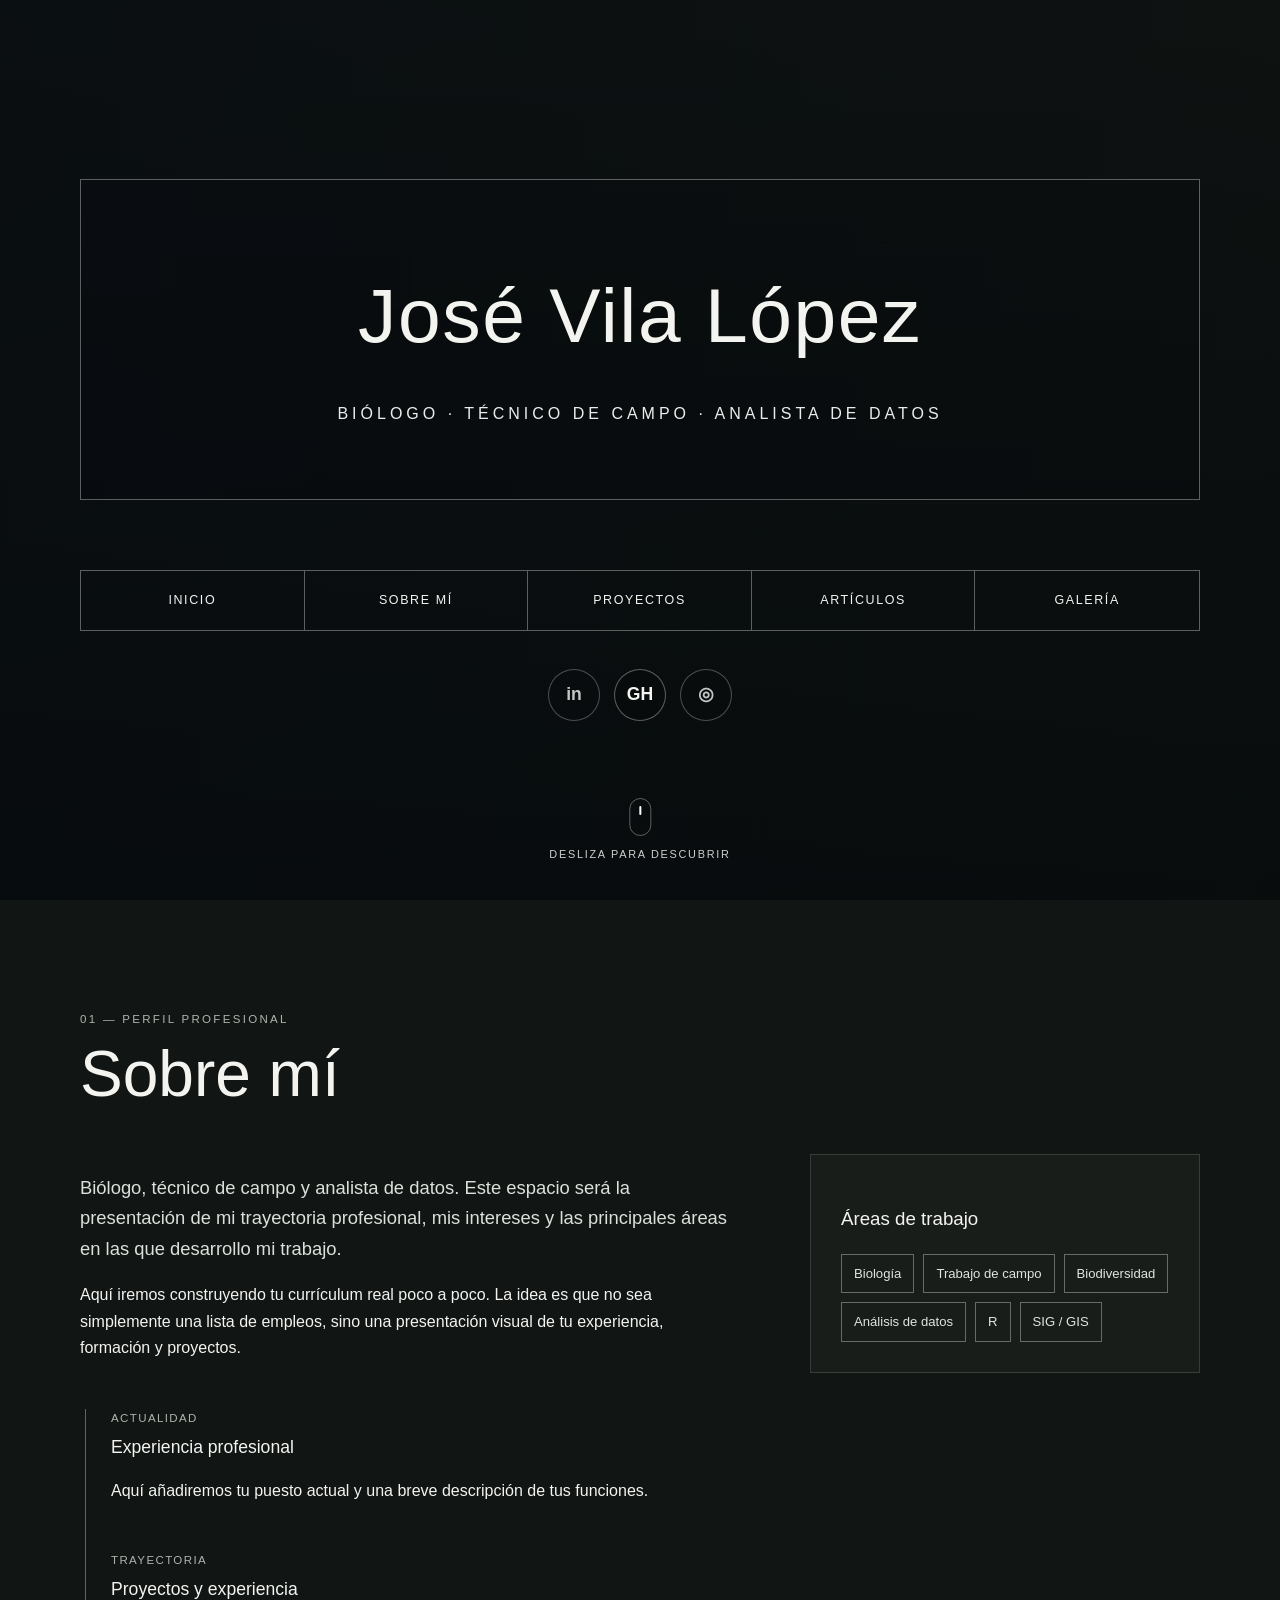
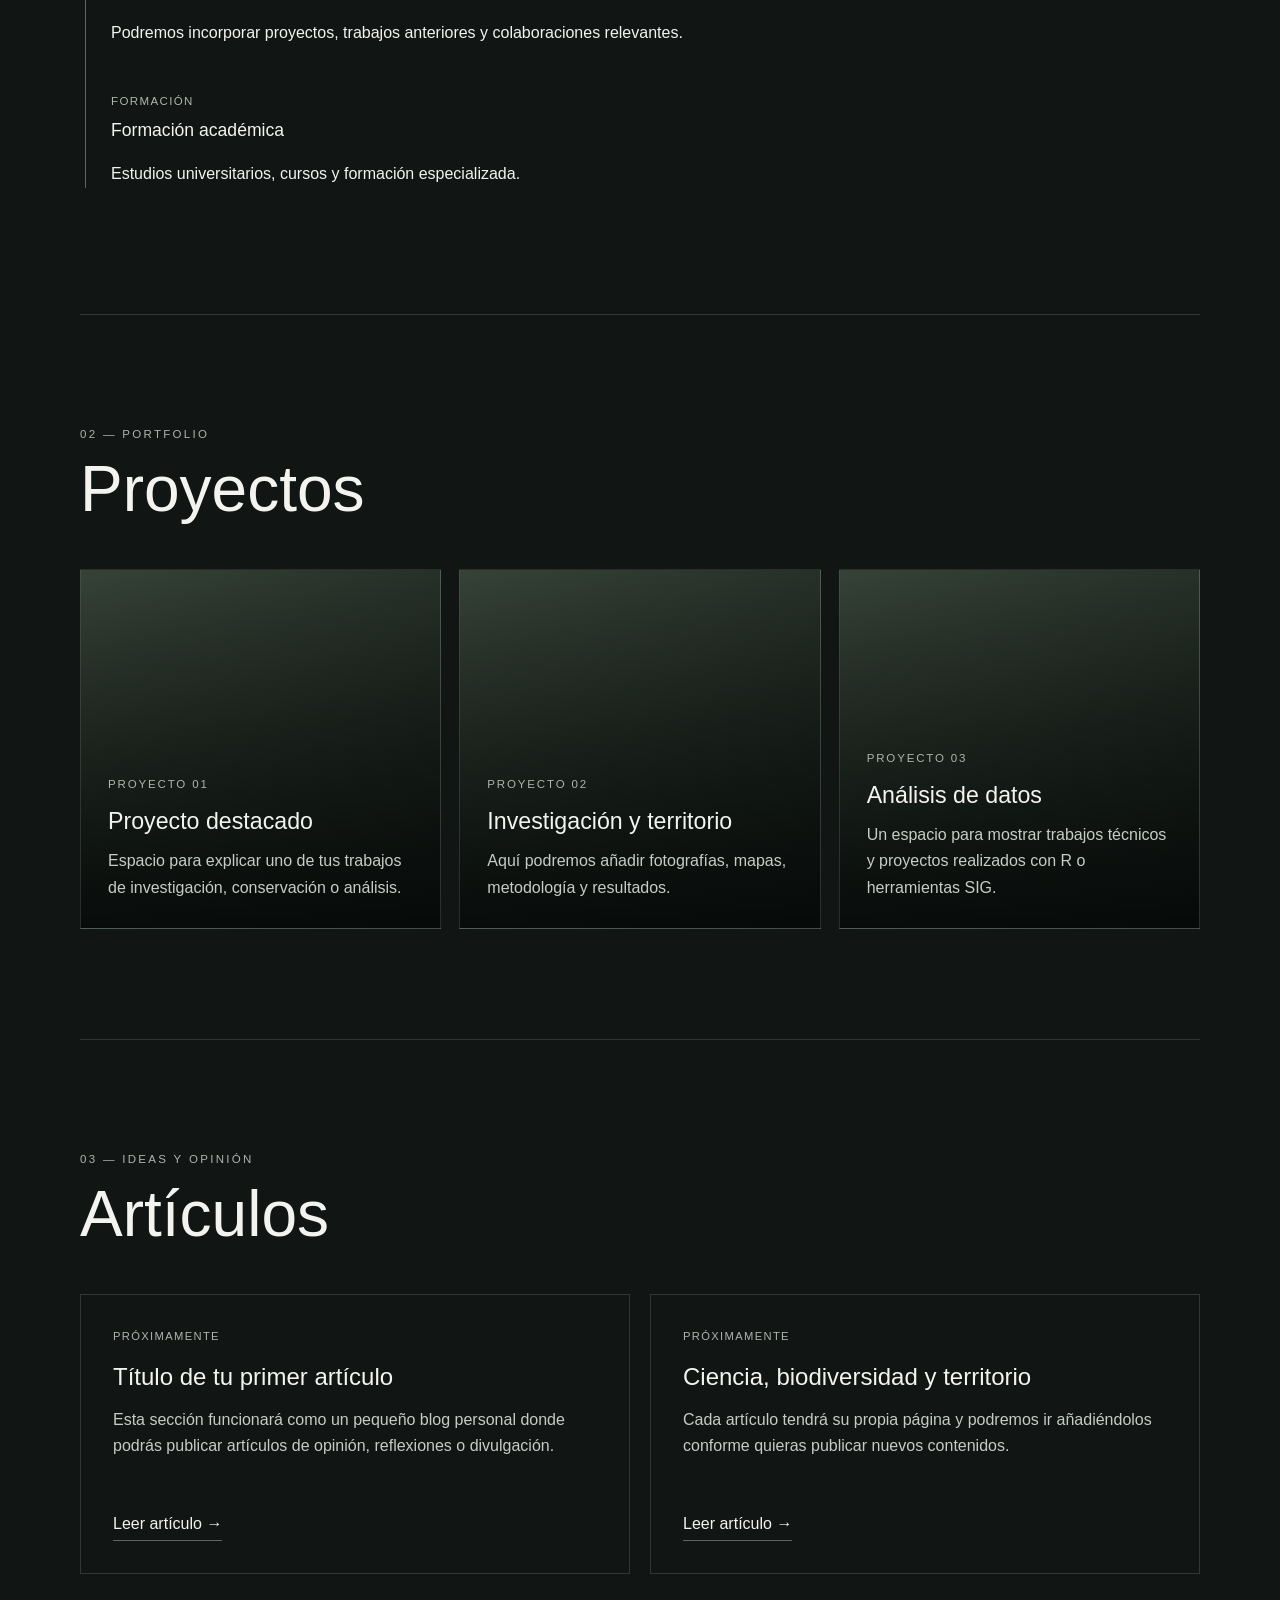
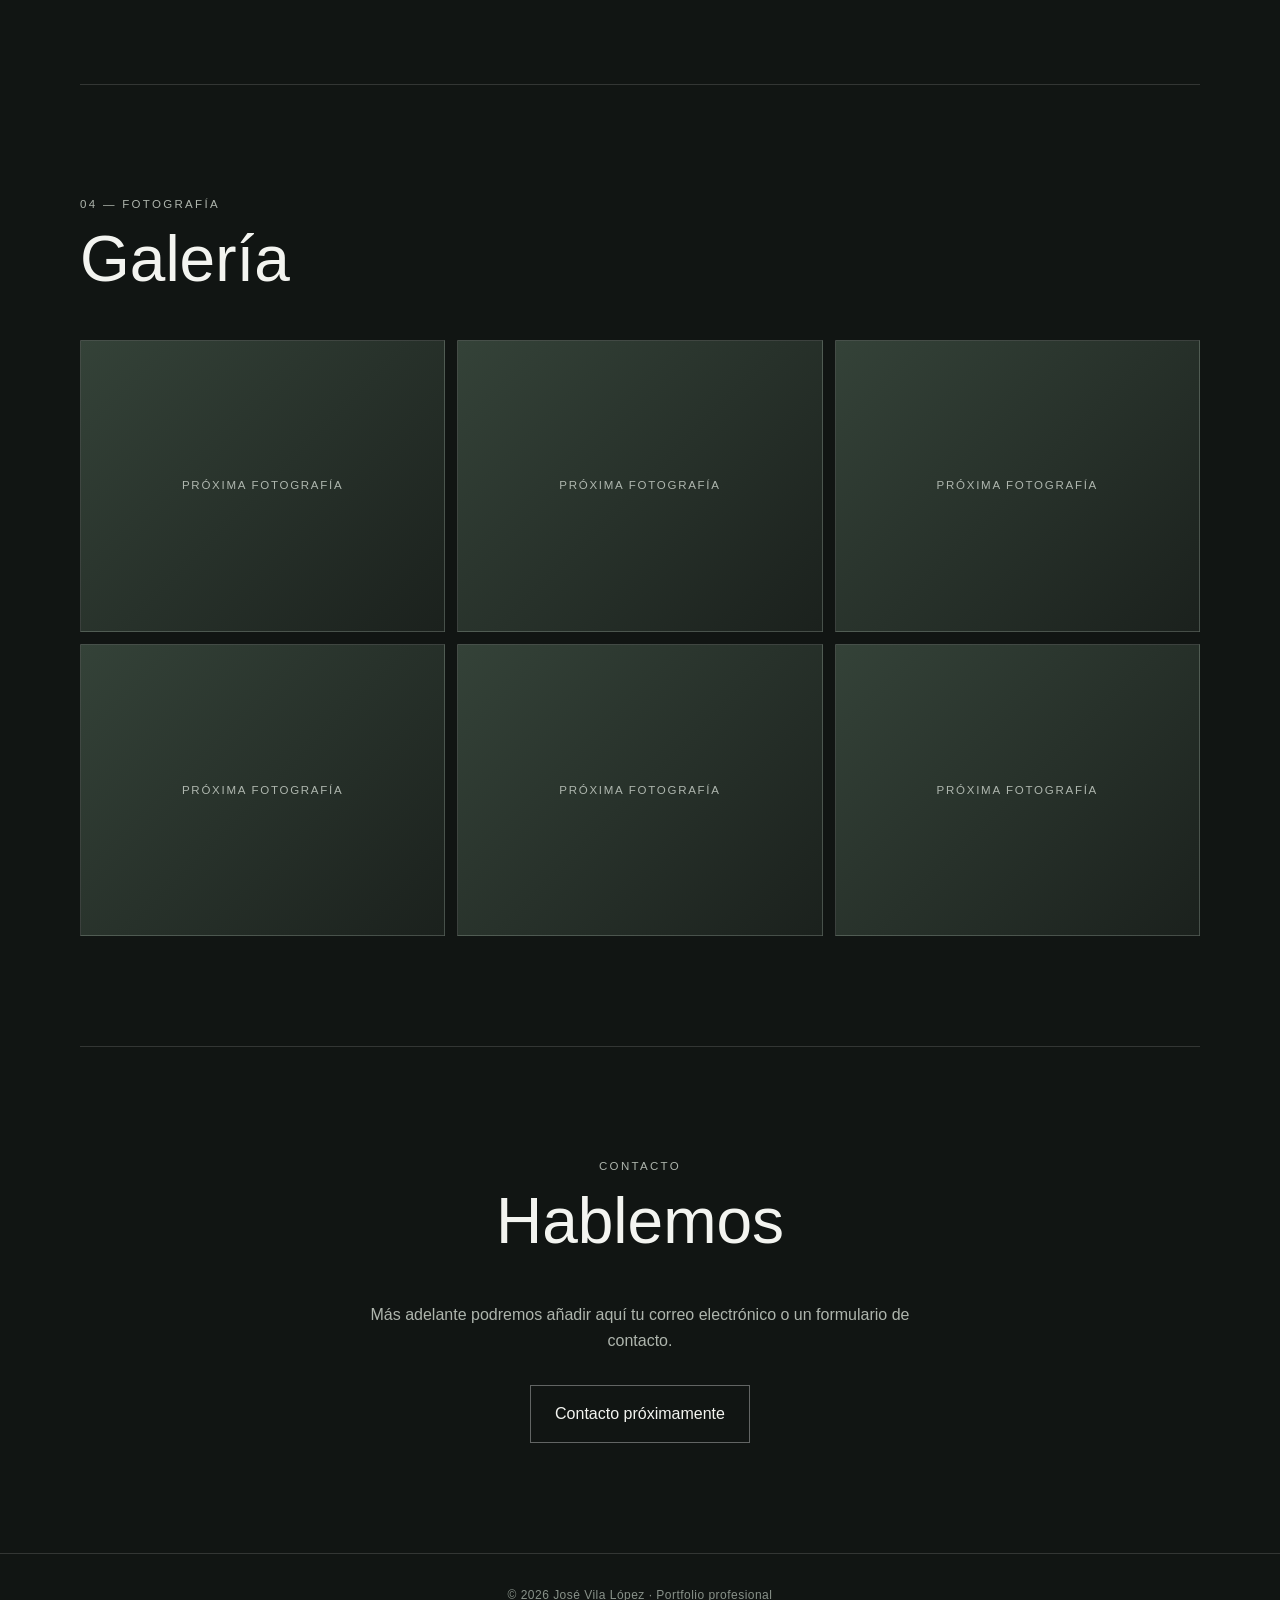
==== index.html @ d6d6dd0a "Update index.html" ====
<!DOCTYPE html>
<html lang="es">
<head>
  <meta charset="UTF-8">
  <meta name="viewport" content="width=device-width, initial-scale=1.0">
  <meta name="description" content="Portfolio profesional de José Vila López, biólogo, técnico de campo y analista de datos.">
  <title>José Vila López | Portfolio</title>

  <style>
    :root {
      --bg: #111513;
      --bg-2: #181d1a;
      --text: #f3f4f0;
      --muted: #aeb5ad;
      --line: rgba(255,255,255,.34);
      --soft-line: rgba(255,255,255,.14);
      --accent: #d7ddd4;
    }

    * { box-sizing: border-box; }

    html { scroll-behavior: smooth; }

    body {
      margin: 0;
      font-family: Arial, Helvetica, sans-serif;
      background: var(--bg);
      color: var(--text);
      line-height: 1.65;
    }

    .hero {
      min-height: 100vh;
      min-height: 100svh;
      position: relative;
      display: flex;
      align-items: center;
      justify-content: center;
      overflow: hidden;
      padding: 32px;
      background-image:
        linear-gradient(90deg, rgba(5,10,18,.45), rgba(5,10,15,.15)),
        linear-gradient(0deg, rgba(4,8,8,.65), rgba(4,8,8,.12)),
        url("images/portada.png");
      background-size: cover;
      background-position: center;
    }

    .hero-content {
      width: min(1120px, 100%);
      text-align: center;
      position: relative;
      z-index: 1;
    }

    .name-box {
      border: 1px solid var(--line);
      padding: clamp(38px, 6vw, 72px) 25px;
      margin-bottom: 70px;
      background: rgba(8,12,13,.08);
      backdrop-filter: blur(1px);
    }

    h1 {
      margin: 0;
      font-size: clamp(2.6rem, 6vw, 5.5rem);
      font-weight: 500;
      letter-spacing: .02em;
      text-shadow: 0 2px 20px rgba(0,0,0,.25);
    }

    .subtitle {
      margin: 22px 0 0;
      text-transform: uppercase;
      letter-spacing: .25em;
      font-size: clamp(.68rem, 1.5vw, 1rem);
      color: rgba(255,255,255,.92);
    }

    .menu {
      display: grid;
      grid-template-columns: repeat(5, 1fr);
      border: 1px solid var(--line);
    }

    .menu a {
      color: var(--text);
      text-decoration: none;
      padding: 19px 10px;
      text-transform: uppercase;
      letter-spacing: .13em;
      font-size: .78rem;
      border-right: 1px solid var(--line);
      transition: background .25s ease;
    }

    .menu a:last-child { border-right: 0; }
    .menu a:hover { background: rgba(255,255,255,.13); }

    .socials {
      display: flex;
      justify-content: center;
      gap: 14px;
      margin-top: 38px;
    }

    .social {
      width: 52px;
      height: 52px;
      border-radius: 50%;
      border: 1px solid var(--line);
      color: var(--text);
      background: rgba(0,0,0,.08);
      display: flex;
      align-items: center;
      justify-content: center;
      text-decoration: none;
      font-weight: bold;
      font-size: 1.1rem;
      transition: transform .2s ease, background .2s ease;
    }

    .social:hover {
      transform: translateY(-3px);
      background: rgba(255,255,255,.14);
    }

    .social.disabled {
      opacity: .8;
      cursor: default;
    }

    .scroll-hint {
      position: absolute;
      bottom: 36px;
      left: 50%;
      transform: translateX(-50%);
      text-align: center;
      color: rgba(255,255,255,.8);
      text-decoration: none;
      font-size: .68rem;
      letter-spacing: .16em;
      text-transform: uppercase;
    }

    .mouse {
      width: 22px;
      height: 38px;
      border: 1px solid var(--line);
      border-radius: 14px;
      margin: 0 auto 10px;
      position: relative;
    }

    .mouse::after {
      content: "";
      position: absolute;
      width: 2px;
      height: 9px;
      background: white;
      left: 50%;
      top: 7px;
      transform: translateX(-50%);
      border-radius: 2px;
      animation: scroll 1.8s infinite;
    }

    @keyframes scroll {
      0%, 100% { opacity: .2; transform: translate(-50%, 0); }
      50% { opacity: 1; transform: translate(-50%, 8px); }
    }

    main { background: var(--bg); }

    section {
      width: min(1120px, calc(100% - 42px));
      margin: auto;
      padding: 110px 0;
      border-bottom: 1px solid var(--soft-line);
    }

    .eyebrow {
      text-transform: uppercase;
      letter-spacing: .2em;
      font-size: .72rem;
      color: var(--muted);
      margin-bottom: 10px;
    }

    h2 {
      font-size: clamp(2.2rem, 5vw, 4rem);
      font-weight: 400;
      margin: 0 0 45px;
      line-height: 1.1;
    }

    h3 { font-weight: 500; }

    .about {
      display: grid;
      grid-template-columns: 1.25fr .75fr;
      gap: 80px;
    }

    .lead {
      font-size: 1.15rem;
      color: #dce0da;
      max-width: 700px;
    }

    .timeline { margin-top: 48px; }

    .timeline-item {
      border-left: 1px solid var(--line);
      padding: 0 0 30px 25px;
      margin-left: 5px;
    }

    .timeline-item:last-child { padding-bottom: 0; }

    .timeline-date {
      color: var(--muted);
      text-transform: uppercase;
      letter-spacing: .12em;
      font-size: .72rem;
    }

    .timeline-item h3 {
      margin: 5px 0 7px;
      font-size: 1.1rem;
    }

    .skills-box {
      border: 1px solid var(--soft-line);
      padding: 30px;
      background: var(--bg-2);
      align-self: start;
    }

    .skills {
      display: flex;
      flex-wrap: wrap;
      gap: 9px;
    }

    .skill {
      border: 1px solid var(--line);
      padding: 8px 12px;
      font-size: .82rem;
      color: #e0e4de;
    }

    .projects {
      display: grid;
      grid-template-columns: repeat(3, 1fr);
      gap: 18px;
    }

    .project {
      min-height: 360px;
      border: 1px solid var(--soft-line);
      padding: 27px;
      display: flex;
      flex-direction: column;
      justify-content: flex-end;
      background:
        linear-gradient(to top, rgba(5,8,7,.92), rgba(5,8,7,.06)),
        linear-gradient(135deg, #39463a, #18201b);
      transition: transform .25s ease, border-color .25s ease;
    }

    .project:hover {
      transform: translateY(-6px);
      border-color: var(--line);
    }

    .project-number {
      color: var(--muted);
      font-size: .72rem;
      letter-spacing: .16em;
      text-transform: uppercase;
    }

    .project h3 {
      font-size: 1.45rem;
      margin: 8px 0;
    }

    .project p { margin: 0; color: #c7cdc6; }

    .articles {
      display: grid;
      grid-template-columns: repeat(2, 1fr);
      gap: 20px;
    }

    .article {
      border: 1px solid var(--soft-line);
      padding: 32px;
      min-height: 280px;
      display: flex;
      flex-direction: column;
      align-items: flex-start;
    }

    .article-date {
      color: var(--muted);
      text-transform: uppercase;
      letter-spacing: .12em;
      font-size: .7rem;
    }

    .article h3 {
      font-size: 1.5rem;
      line-height: 1.3;
      margin: 15px 0;
    }

    .article p { color: #c6ccc5; margin-top: 0; }

    .read-more {
      margin-top: auto;
      color: var(--text);
      text-decoration: none;
      border-bottom: 1px solid var(--line);
      padding-bottom: 3px;
    }

    .gallery {
      display: grid;
      grid-template-columns: repeat(3, 1fr);
      gap: 12px;
    }

    .gallery-item {
      aspect-ratio: 1 / .8;
      border: 1px solid var(--soft-line);
      display: flex;
      align-items: center;
      justify-content: center;
      color: #aeb6ae;
      text-transform: uppercase;
      letter-spacing: .15em;
      font-size: .72rem;
      background: linear-gradient(135deg, #344238, #1b211d);
    }

    .contact {
      text-align: center;
      border-bottom: 0;
    }

    .contact p {
      max-width: 600px;
      margin: 0 auto 30px;
      color: var(--muted);
    }

    .contact-button {
      display: inline-block;
      color: var(--text);
      text-decoration: none;
      border: 1px solid var(--line);
      padding: 15px 24px;
      transition: background .2s ease;
    }

    .contact-button:hover { background: rgba(255,255,255,.08); }

    footer {
      border-top: 1px solid var(--soft-line);
      padding: 32px 20px;
      text-align: center;
      color: #89928a;
      font-size: .75rem;
      letter-spacing: .04em;
    }

    @media (max-width: 800px) {
      .hero { padding: 18px; }
      .name-box { margin-bottom: 35px; }
      .menu { grid-template-columns: 1fr; }
      .menu a { border-right: 0; border-bottom: 1px solid var(--line); }
      .menu a:last-child { border-bottom: 0; }
      .about, .projects, .articles, .gallery { grid-template-columns: 1fr; }
      .about { gap: 40px; }
      section { padding: 75px 0; }
      .scroll-hint { display: none; }
    }
  </style>
</head>


  
<body>

  <header class="hero" id="inicio">
    <div class="hero-content">

      <div class="name-box">
        <h1>José Vila López</h1>
        <p class="subtitle">Biólogo · Técnico de campo · Analista de datos</p>
      </div>

      <nav class="menu" aria-label="Navegación principal">
        <a href="#inicio">Inicio</a>
        <a href="#sobre-mi">Sobre mí</a>
        <a href="#proyectos">Proyectos</a>
        <a href="#articulos">Artículos</a>
        <a href="#galeria">Galería</a>
      </nav>

      <div class="socials">
        <a class="social disabled" href="#" title="LinkedIn próximamente" aria-label="LinkedIn">in</a>
        <a class="social" href="https://github.com/josevilalopez" target="_blank" rel="noopener noreferrer" aria-label="GitHub">GH</a>
        <a class="social disabled" href="#" title="Instagram próximamente" aria-label="Instagram">◎</a>
      </div>

    </div>

    <a class="scroll-hint" href="#sobre-mi">
      <div class="mouse"></div>
      Desliza para descubrir
    </a>
  </header>

  <main>

    <section id="sobre-mi">
      <div class="eyebrow">01 — Perfil profesional</div>
      <h2>Sobre mí</h2>

      <div class="about">
        <div>
          <p class="lead">
            Biólogo, técnico de campo y analista de datos. Este espacio será la
            presentación de mi trayectoria profesional, mis intereses y las principales
            áreas en las que desarrollo mi trabajo.
          </p>

          <p>
            Aquí iremos construyendo tu currículum real poco a poco. La idea es que
            no sea simplemente una lista de empleos, sino una presentación visual de
            tu experiencia, formación y proyectos.
          </p>

          <div class="timeline">
            <div class="timeline-item">
              <div class="timeline-date">Actualidad</div>
              <h3>Experiencia profesional</h3>
              <p>Aquí añadiremos tu puesto actual y una breve descripción de tus funciones.</p>
            </div>

            <div class="timeline-item">
              <div class="timeline-date">Trayectoria</div>
              <h3>Proyectos y experiencia</h3>
              <p>Podremos incorporar proyectos, trabajos anteriores y colaboraciones relevantes.</p>
            </div>

            <div class="timeline-item">
              <div class="timeline-date">Formación</div>
              <h3>Formación académica</h3>
              <p>Estudios universitarios, cursos y formación especializada.</p>
            </div>
          </div>
        </div>

        <aside class="skills-box">
          <h3>Áreas de trabajo</h3>
          <div class="skills">
            <span class="skill">Biología</span>
            <span class="skill">Trabajo de campo</span>
            <span class="skill">Biodiversidad</span>
            <span class="skill">Análisis de datos</span>
            <span class="skill">R</span>
            <span class="skill">SIG / GIS</span>

          </div>
        </aside>
      </div>
    </section>

    <section id="proyectos">
      <div class="eyebrow">02 — Portfolio</div>
      <h2>Proyectos</h2>

      <div class="projects">
        <article class="project">
          <div class="project-number">Proyecto 01</div>
          <h3>Proyecto destacado</h3>
          <p>Espacio para explicar uno de tus trabajos de investigación, conservación o análisis.</p>
        </article>

        <article class="project">
          <div class="project-number">Proyecto 02</div>
          <h3>Investigación y territorio</h3>
          <p>Aquí podremos añadir fotografías, mapas, metodología y resultados.</p>
        </article>

        <article class="project">
          <div class="project-number">Proyecto 03</div>
          <h3>Análisis de datos</h3>
          <p>Un espacio para mostrar trabajos técnicos y proyectos realizados con R o herramientas SIG.</p>
        </article>
      </div>
    </section>

    <section id="articulos">
      <div class="eyebrow">03 — Ideas y opinión</div>
      <h2>Artículos</h2>

      <div class="articles">
        <article class="article">
          <div class="article-date">Próximamente</div>
          <h3>Título de tu primer artículo</h3>
          <p>
            Esta sección funcionará como un pequeño blog personal donde podrás
            publicar artículos de opinión, reflexiones o divulgación.
          </p>
          <a class="read-more" href="#">Leer artículo →</a>
        </article>

        <article class="article">
          <div class="article-date">Próximamente</div>
          <h3>Ciencia, biodiversidad y territorio</h3>
          <p>
            Cada artículo tendrá su propia página y podremos ir añadiéndolos
            conforme quieras publicar nuevos contenidos.
          </p>
          <a class="read-more" href="#">Leer artículo →</a>
        </article>
      </div>
    </section>

    <section id="galeria">
      <div class="eyebrow">04 — Fotografía</div>
      <h2>Galería</h2>

      <div class="gallery">
        <div class="gallery-item">Próxima fotografía</div>
        <div class="gallery-item">Próxima fotografía</div>
        <div class="gallery-item">Próxima fotografía</div>
        <div class="gallery-item">Próxima fotografía</div>
        <div class="gallery-item">Próxima fotografía</div>
        <div class="gallery-item">Próxima fotografía</div>
      </div>
    </section>

    <section class="contact">
      <div class="eyebrow">Contacto</div>
      <h2>Hablemos</h2>
      <p>
        Más adelante podremos añadir aquí tu correo electrónico o un formulario de contacto.
      </p>
      <a class="contact-button" href="#">Contacto próximamente</a>
    </section>

  </main>

  <footer>
    © 2026 José Vila López · Portfolio profesional
  </footer>

</body>
</html>
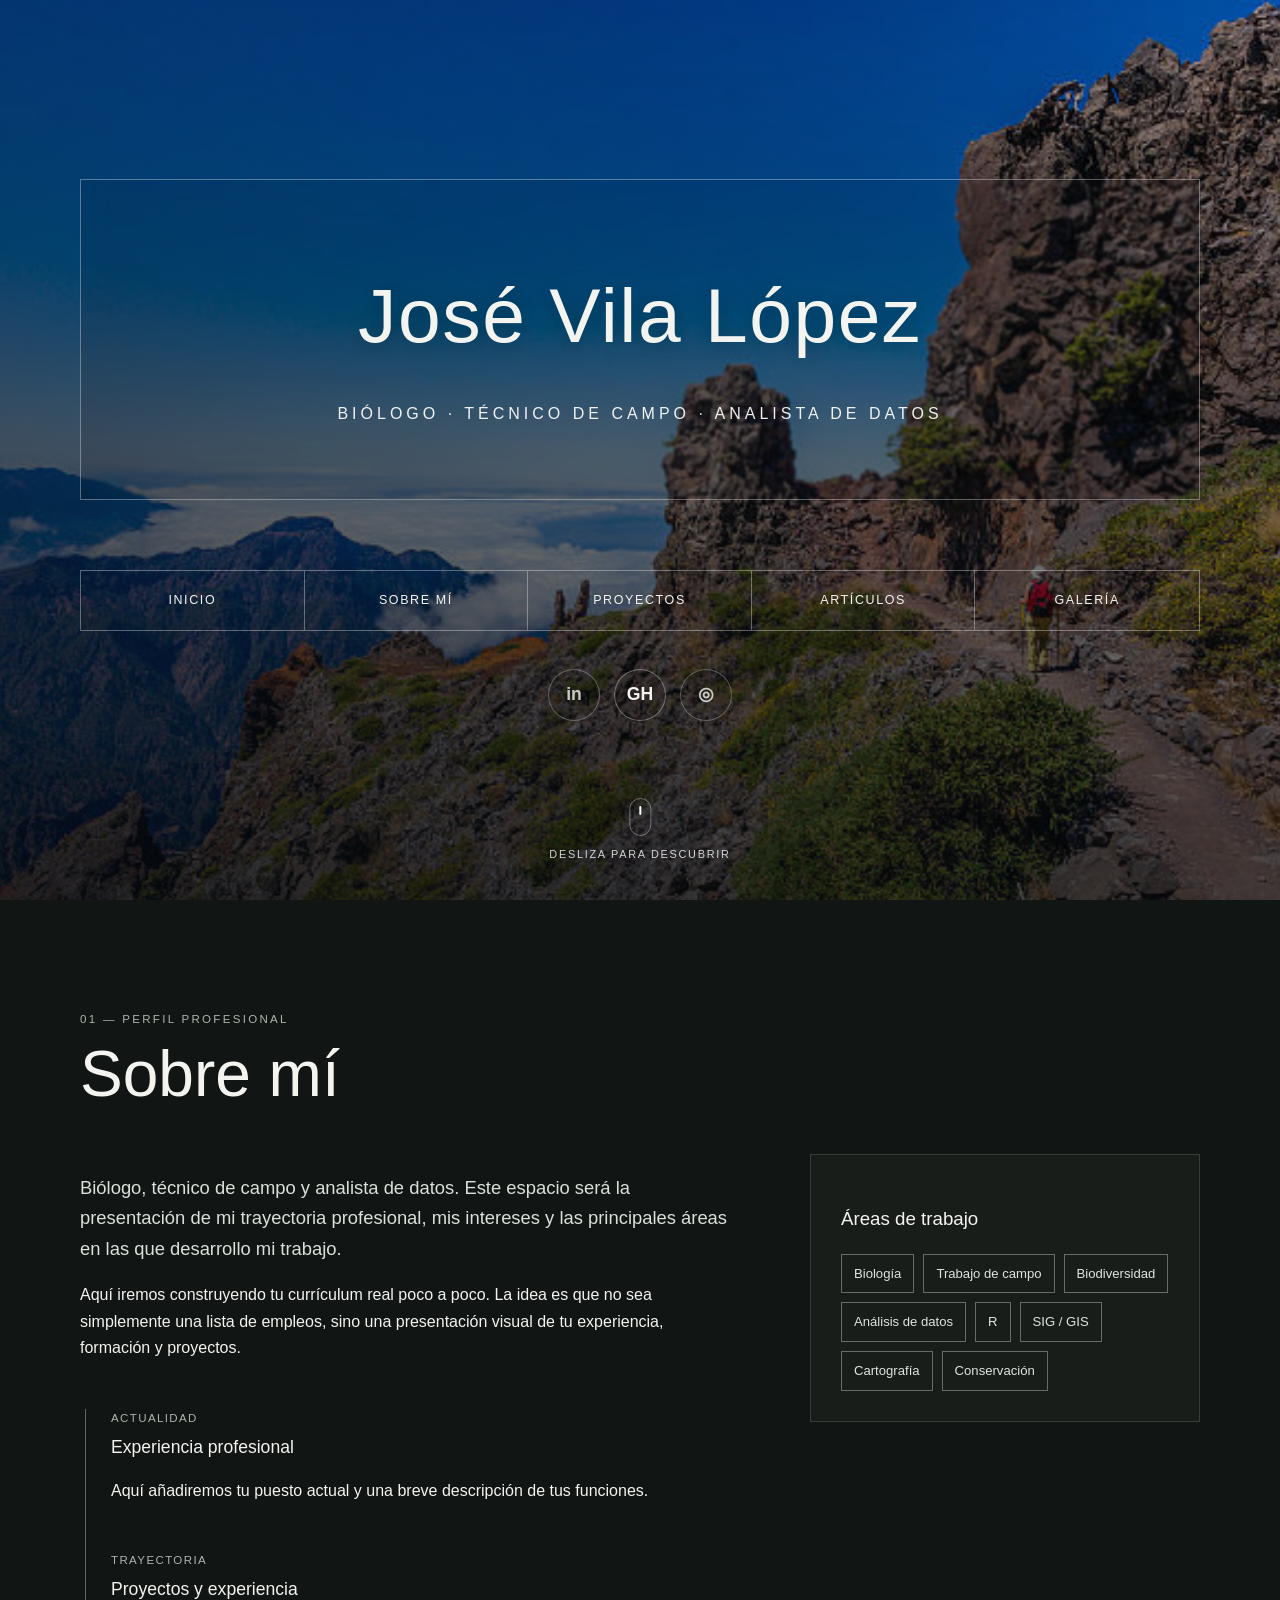
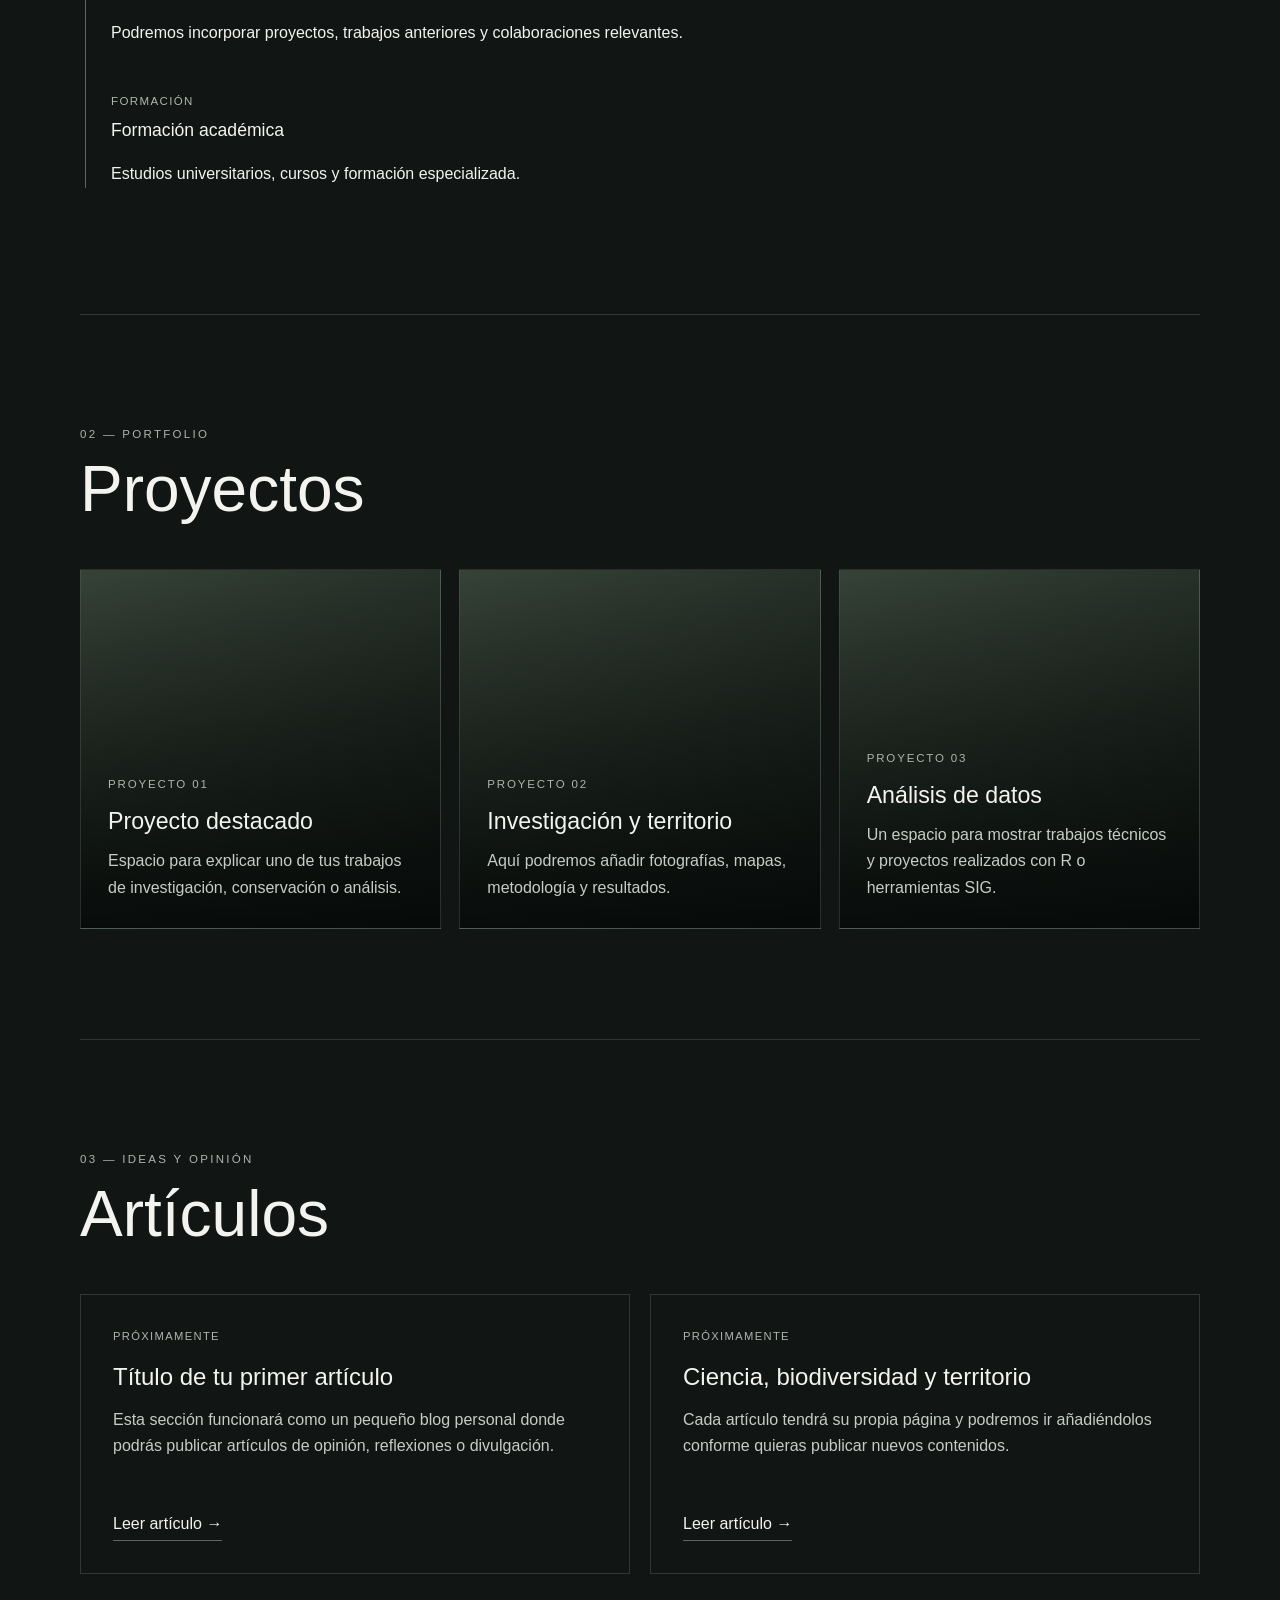
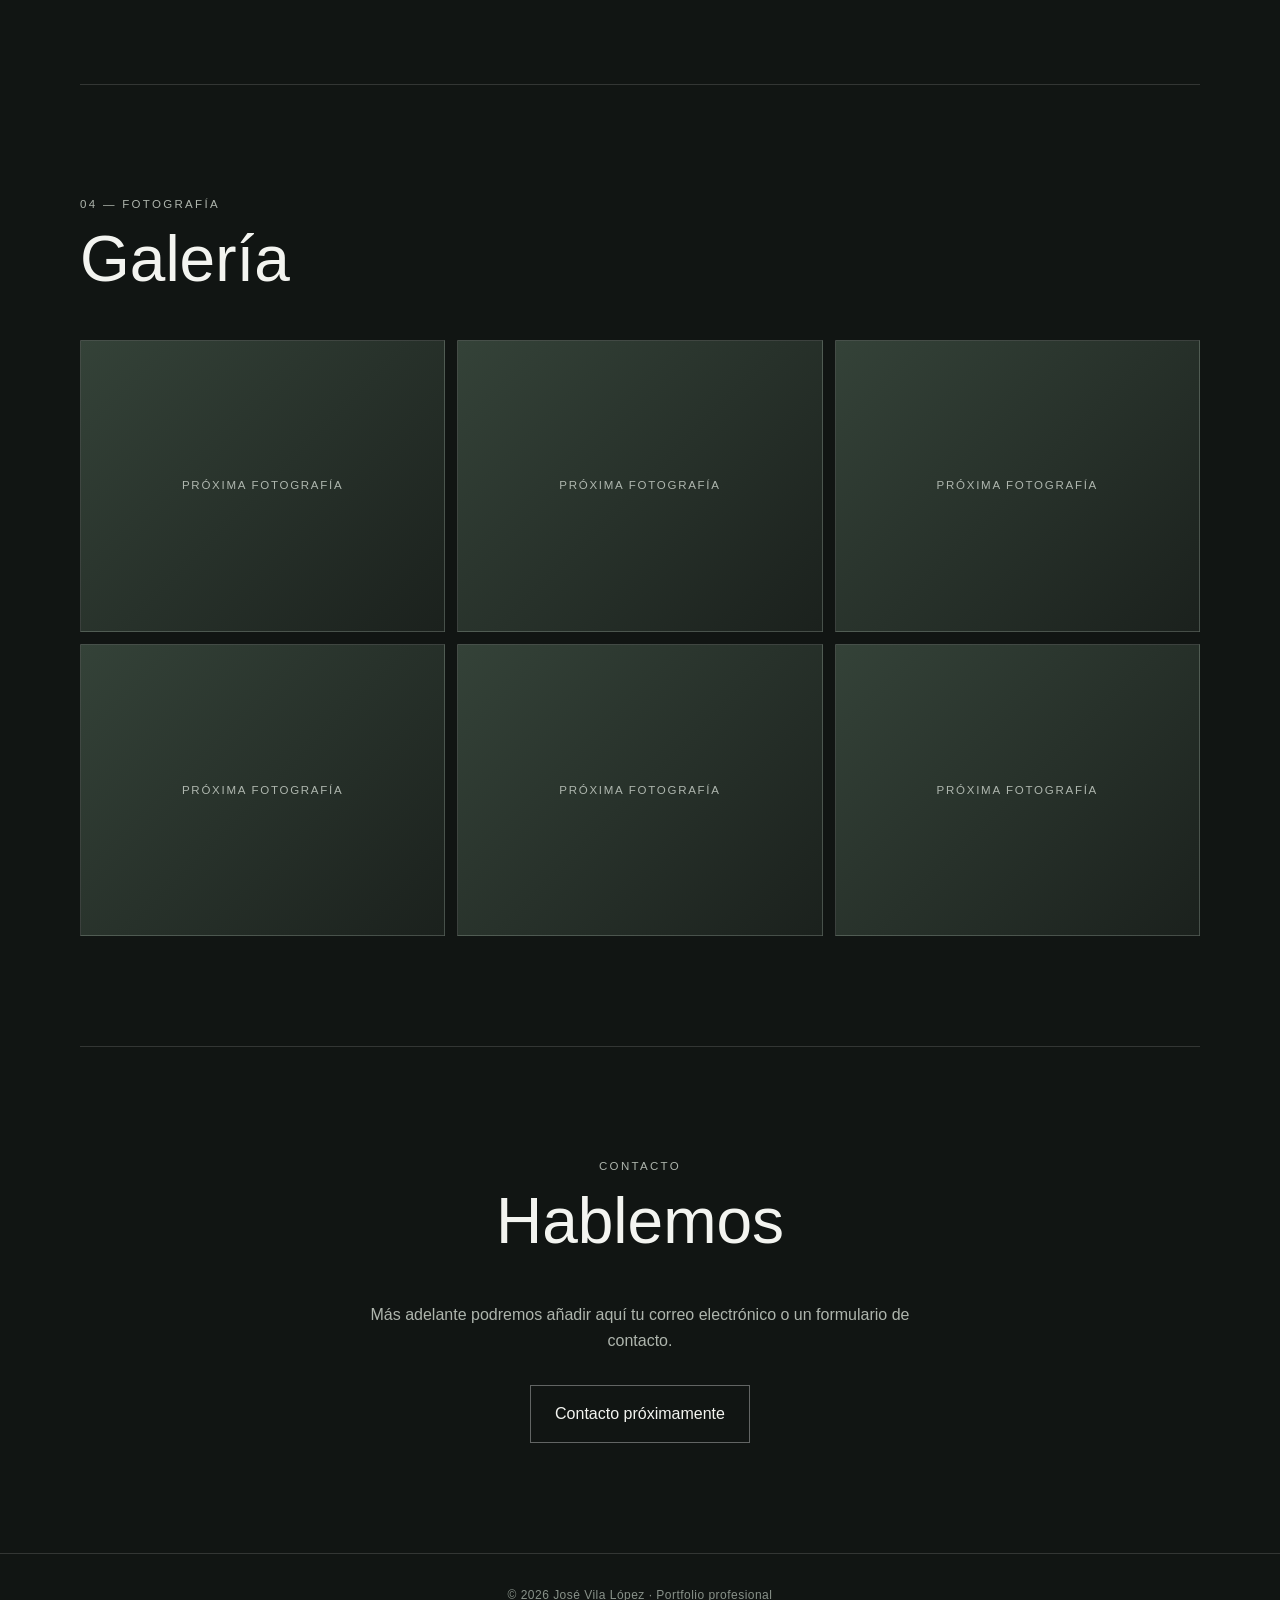
==== commit 8e310d68: "Actualización separación archivos" ====
--- a/index.html
+++ b/index.html
@@ -5,393 +5,9 @@
   <meta name="viewport" content="width=device-width, initial-scale=1.0">
   <meta name="description" content="Portfolio profesional de José Vila López, biólogo, técnico de campo y analista de datos.">
   <title>José Vila López | Portfolio</title>
-
-  <style>
-    :root {
-      --bg: #111513;
-      --bg-2: #181d1a;
-      --text: #f3f4f0;
-      --muted: #aeb5ad;
-      --line: rgba(255,255,255,.34);
-      --soft-line: rgba(255,255,255,.14);
-      --accent: #d7ddd4;
-    }
-
-    * { box-sizing: border-box; }
-
-    html { scroll-behavior: smooth; }
-
-    body {
-      margin: 0;
-      font-family: Arial, Helvetica, sans-serif;
-      background: var(--bg);
-      color: var(--text);
-      line-height: 1.65;
-    }
-
-    .hero {
-      min-height: 100vh;
-      min-height: 100svh;
-      position: relative;
-      display: flex;
-      align-items: center;
-      justify-content: center;
-      overflow: hidden;
-      padding: 32px;
-      background-image:
-        linear-gradient(90deg, rgba(5,10,18,.45), rgba(5,10,15,.15)),
-        linear-gradient(0deg, rgba(4,8,8,.65), rgba(4,8,8,.12)),
-        url("images/portada.png");
-      background-size: cover;
-      background-position: center;
-    }
-
-    .hero-content {
-      width: min(1120px, 100%);
-      text-align: center;
-      position: relative;
-      z-index: 1;
-    }
-
-    .name-box {
-      border: 1px solid var(--line);
-      padding: clamp(38px, 6vw, 72px) 25px;
-      margin-bottom: 70px;
-      background: rgba(8,12,13,.08);
-      backdrop-filter: blur(1px);
-    }
-
-    h1 {
-      margin: 0;
-      font-size: clamp(2.6rem, 6vw, 5.5rem);
-      font-weight: 500;
-      letter-spacing: .02em;
-      text-shadow: 0 2px 20px rgba(0,0,0,.25);
-    }
-
-    .subtitle {
-      margin: 22px 0 0;
-      text-transform: uppercase;
-      letter-spacing: .25em;
-      font-size: clamp(.68rem, 1.5vw, 1rem);
-      color: rgba(255,255,255,.92);
-    }
-
-    .menu {
-      display: grid;
-      grid-template-columns: repeat(5, 1fr);
-      border: 1px solid var(--line);
-    }
-
-    .menu a {
-      color: var(--text);
-      text-decoration: none;
-      padding: 19px 10px;
-      text-transform: uppercase;
-      letter-spacing: .13em;
-      font-size: .78rem;
-      border-right: 1px solid var(--line);
-      transition: background .25s ease;
-    }
-
-    .menu a:last-child { border-right: 0; }
-    .menu a:hover { background: rgba(255,255,255,.13); }
-
-    .socials {
-      display: flex;
-      justify-content: center;
-      gap: 14px;
-      margin-top: 38px;
-    }
-
-    .social {
-      width: 52px;
-      height: 52px;
-      border-radius: 50%;
-      border: 1px solid var(--line);
-      color: var(--text);
-      background: rgba(0,0,0,.08);
-      display: flex;
-      align-items: center;
-      justify-content: center;
-      text-decoration: none;
-      font-weight: bold;
-      font-size: 1.1rem;
-      transition: transform .2s ease, background .2s ease;
-    }
-
-    .social:hover {
-      transform: translateY(-3px);
-      background: rgba(255,255,255,.14);
-    }
-
-    .social.disabled {
-      opacity: .8;
-      cursor: default;
-    }
-
-    .scroll-hint {
-      position: absolute;
-      bottom: 36px;
-      left: 50%;
-      transform: translateX(-50%);
-      text-align: center;
-      color: rgba(255,255,255,.8);
-      text-decoration: none;
-      font-size: .68rem;
-      letter-spacing: .16em;
-      text-transform: uppercase;
-    }
-
-    .mouse {
-      width: 22px;
-      height: 38px;
-      border: 1px solid var(--line);
-      border-radius: 14px;
-      margin: 0 auto 10px;
-      position: relative;
-    }
-
-    .mouse::after {
-      content: "";
-      position: absolute;
-      width: 2px;
-      height: 9px;
-      background: white;
-      left: 50%;
-      top: 7px;
-      transform: translateX(-50%);
-      border-radius: 2px;
-      animation: scroll 1.8s infinite;
-    }
-
-    @keyframes scroll {
-      0%, 100% { opacity: .2; transform: translate(-50%, 0); }
-      50% { opacity: 1; transform: translate(-50%, 8px); }
-    }
-
-    main { background: var(--bg); }
-
-    section {
-      width: min(1120px, calc(100% - 42px));
-      margin: auto;
-      padding: 110px 0;
-      border-bottom: 1px solid var(--soft-line);
-    }
-
-    .eyebrow {
-      text-transform: uppercase;
-      letter-spacing: .2em;
-      font-size: .72rem;
-      color: var(--muted);
-      margin-bottom: 10px;
-    }
-
-    h2 {
-      font-size: clamp(2.2rem, 5vw, 4rem);
-      font-weight: 400;
-      margin: 0 0 45px;
-      line-height: 1.1;
-    }
-
-    h3 { font-weight: 500; }
-
-    .about {
-      display: grid;
-      grid-template-columns: 1.25fr .75fr;
-      gap: 80px;
-    }
-
-    .lead {
-      font-size: 1.15rem;
-      color: #dce0da;
-      max-width: 700px;
-    }
-
-    .timeline { margin-top: 48px; }
-
-    .timeline-item {
-      border-left: 1px solid var(--line);
-      padding: 0 0 30px 25px;
-      margin-left: 5px;
-    }
-
-    .timeline-item:last-child { padding-bottom: 0; }
-
-    .timeline-date {
-      color: var(--muted);
-      text-transform: uppercase;
-      letter-spacing: .12em;
-      font-size: .72rem;
-    }
-
-    .timeline-item h3 {
-      margin: 5px 0 7px;
-      font-size: 1.1rem;
-    }
-
-    .skills-box {
-      border: 1px solid var(--soft-line);
-      padding: 30px;
-      background: var(--bg-2);
-      align-self: start;
-    }
-
-    .skills {
-      display: flex;
-      flex-wrap: wrap;
-      gap: 9px;
-    }
-
-    .skill {
-      border: 1px solid var(--line);
-      padding: 8px 12px;
-      font-size: .82rem;
-      color: #e0e4de;
-    }
-
-    .projects {
-      display: grid;
-      grid-template-columns: repeat(3, 1fr);
-      gap: 18px;
-    }
-
-    .project {
-      min-height: 360px;
-      border: 1px solid var(--soft-line);
-      padding: 27px;
-      display: flex;
-      flex-direction: column;
-      justify-content: flex-end;
-      background:
-        linear-gradient(to top, rgba(5,8,7,.92), rgba(5,8,7,.06)),
-        linear-gradient(135deg, #39463a, #18201b);
-      transition: transform .25s ease, border-color .25s ease;
-    }
-
-    .project:hover {
-      transform: translateY(-6px);
-      border-color: var(--line);
-    }
-
-    .project-number {
-      color: var(--muted);
-      font-size: .72rem;
-      letter-spacing: .16em;
-      text-transform: uppercase;
-    }
-
-    .project h3 {
-      font-size: 1.45rem;
-      margin: 8px 0;
-    }
-
-    .project p { margin: 0; color: #c7cdc6; }
-
-    .articles {
-      display: grid;
-      grid-template-columns: repeat(2, 1fr);
-      gap: 20px;
-    }
-
-    .article {
-      border: 1px solid var(--soft-line);
-      padding: 32px;
-      min-height: 280px;
-      display: flex;
-      flex-direction: column;
-      align-items: flex-start;
-    }
-
-    .article-date {
-      color: var(--muted);
-      text-transform: uppercase;
-      letter-spacing: .12em;
-      font-size: .7rem;
-    }
-
-    .article h3 {
-      font-size: 1.5rem;
-      line-height: 1.3;
-      margin: 15px 0;
-    }
-
-    .article p { color: #c6ccc5; margin-top: 0; }
-
-    .read-more {
-      margin-top: auto;
-      color: var(--text);
-      text-decoration: none;
-      border-bottom: 1px solid var(--line);
-      padding-bottom: 3px;
-    }
-
-    .gallery {
-      display: grid;
-      grid-template-columns: repeat(3, 1fr);
-      gap: 12px;
-    }
-
-    .gallery-item {
-      aspect-ratio: 1 / .8;
-      border: 1px solid var(--soft-line);
-      display: flex;
-      align-items: center;
-      justify-content: center;
-      color: #aeb6ae;
-      text-transform: uppercase;
-      letter-spacing: .15em;
-      font-size: .72rem;
-      background: linear-gradient(135deg, #344238, #1b211d);
-    }
-
-    .contact {
-      text-align: center;
-      border-bottom: 0;
-    }
-
-    .contact p {
-      max-width: 600px;
-      margin: 0 auto 30px;
-      color: var(--muted);
-    }
-
-    .contact-button {
-      display: inline-block;
-      color: var(--text);
-      text-decoration: none;
-      border: 1px solid var(--line);
-      padding: 15px 24px;
-      transition: background .2s ease;
-    }
-
-    .contact-button:hover { background: rgba(255,255,255,.08); }
-
-    footer {
-      border-top: 1px solid var(--soft-line);
-      padding: 32px 20px;
-      text-align: center;
-      color: #89928a;
-      font-size: .75rem;
-      letter-spacing: .04em;
-    }
-
-    @media (max-width: 800px) {
-      .hero { padding: 18px; }
-      .name-box { margin-bottom: 35px; }
-      .menu { grid-template-columns: 1fr; }
-      .menu a { border-right: 0; border-bottom: 1px solid var(--line); }
-      .menu a:last-child { border-bottom: 0; }
-      .about, .projects, .articles, .gallery { grid-template-columns: 1fr; }
-      .about { gap: 40px; }
-      section { padding: 75px 0; }
-      .scroll-hint { display: none; }
-    }
-  </style>
+  <link rel="stylesheet" href="style.css">
 </head>
 
-
-  
 <body>
 
   <header class="hero" id="inicio">
@@ -474,7 +90,8 @@
             <span class="skill">Análisis de datos</span>
             <span class="skill">R</span>
             <span class="skill">SIG / GIS</span>
-
+            <span class="skill">Cartografía</span>
+            <span class="skill">Conservación</span>
           </div>
         </aside>
       </div>
@@ -561,5 +178,6 @@
     © 2026 José Vila López · Portfolio profesional
   </footer>
 
+  <script src="script.js"></script>
 </body>
 </html>
--- a/style.css
+++ b/style.css
@@ -0,0 +1,380 @@
+:root {
+      --bg: #111513;
+      --bg-2: #181d1a;
+      --text: #f3f4f0;
+      --muted: #aeb5ad;
+      --line: rgba(255,255,255,.34);
+      --soft-line: rgba(255,255,255,.14);
+      --accent: #d7ddd4;
+    }
+
+    * { box-sizing: border-box; }
+
+    html { scroll-behavior: smooth; }
+
+    body {
+      margin: 0;
+      font-family: Arial, Helvetica, sans-serif;
+      background: var(--bg);
+      color: var(--text);
+      line-height: 1.65;
+    }
+
+    .hero {
+      min-height: 100vh;
+      min-height: 100svh;
+      position: relative;
+      display: flex;
+      align-items: center;
+      justify-content: center;
+      overflow: hidden;
+      padding: 32px;
+      background-image:
+        linear-gradient(90deg, rgba(5,10,18,.45), rgba(5,10,15,.15)),
+        linear-gradient(0deg, rgba(4,8,8,.65), rgba(4,8,8,.12)),
+        url("images/portada.png");
+      background-size: cover;
+      background-position: center;
+    }
+
+    .hero-content {
+      width: min(1120px, 100%);
+      text-align: center;
+      position: relative;
+      z-index: 1;
+    }
+
+    .name-box {
+      border: 1px solid var(--line);
+      padding: clamp(38px, 6vw, 72px) 25px;
+      margin-bottom: 70px;
+      background: rgba(8,12,13,.08);
+      backdrop-filter: blur(1px);
+    }
+
+    h1 {
+      margin: 0;
+      font-size: clamp(2.6rem, 6vw, 5.5rem);
+      font-weight: 500;
+      letter-spacing: .02em;
+      text-shadow: 0 2px 20px rgba(0,0,0,.25);
+    }
+
+    .subtitle {
+      margin: 22px 0 0;
+      text-transform: uppercase;
+      letter-spacing: .25em;
+      font-size: clamp(.68rem, 1.5vw, 1rem);
+      color: rgba(255,255,255,.92);
+    }
+
+    .menu {
+      display: grid;
+      grid-template-columns: repeat(5, 1fr);
+      border: 1px solid var(--line);
+    }
+
+    .menu a {
+      color: var(--text);
+      text-decoration: none;
+      padding: 19px 10px;
+      text-transform: uppercase;
+      letter-spacing: .13em;
+      font-size: .78rem;
+      border-right: 1px solid var(--line);
+      transition: background .25s ease;
+    }
+
+    .menu a:last-child { border-right: 0; }
+    .menu a:hover { background: rgba(255,255,255,.13); }
+
+    .socials {
+      display: flex;
+      justify-content: center;
+      gap: 14px;
+      margin-top: 38px;
+    }
+
+    .social {
+      width: 52px;
+      height: 52px;
+      border-radius: 50%;
+      border: 1px solid var(--line);
+      color: var(--text);
+      background: rgba(0,0,0,.08);
+      display: flex;
+      align-items: center;
+      justify-content: center;
+      text-decoration: none;
+      font-weight: bold;
+      font-size: 1.1rem;
+      transition: transform .2s ease, background .2s ease;
+    }
+
+    .social:hover {
+      transform: translateY(-3px);
+      background: rgba(255,255,255,.14);
+    }
+
+    .social.disabled {
+      opacity: .8;
+      cursor: default;
+    }
+
+    .scroll-hint {
+      position: absolute;
+      bottom: 36px;
+      left: 50%;
+      transform: translateX(-50%);
+      text-align: center;
+      color: rgba(255,255,255,.8);
+      text-decoration: none;
+      font-size: .68rem;
+      letter-spacing: .16em;
+      text-transform: uppercase;
+    }
+
+    .mouse {
+      width: 22px;
+      height: 38px;
+      border: 1px solid var(--line);
+      border-radius: 14px;
+      margin: 0 auto 10px;
+      position: relative;
+    }
+
+    .mouse::after {
+      content: "";
+      position: absolute;
+      width: 2px;
+      height: 9px;
+      background: white;
+      left: 50%;
+      top: 7px;
+      transform: translateX(-50%);
+      border-radius: 2px;
+      animation: scroll 1.8s infinite;
+    }
+
+    @keyframes scroll {
+      0%, 100% { opacity: .2; transform: translate(-50%, 0); }
+      50% { opacity: 1; transform: translate(-50%, 8px); }
+    }
+
+    main { background: var(--bg); }
+
+    section {
+      width: min(1120px, calc(100% - 42px));
+      margin: auto;
+      padding: 110px 0;
+      border-bottom: 1px solid var(--soft-line);
+    }
+
+    .eyebrow {
+      text-transform: uppercase;
+      letter-spacing: .2em;
+      font-size: .72rem;
+      color: var(--muted);
+      margin-bottom: 10px;
+    }
+
+    h2 {
+      font-size: clamp(2.2rem, 5vw, 4rem);
+      font-weight: 400;
+      margin: 0 0 45px;
+      line-height: 1.1;
+    }
+
+    h3 { font-weight: 500; }
+
+    .about {
+      display: grid;
+      grid-template-columns: 1.25fr .75fr;
+      gap: 80px;
+    }
+
+    .lead {
+      font-size: 1.15rem;
+      color: #dce0da;
+      max-width: 700px;
+    }
+
+    .timeline { margin-top: 48px; }
+
+    .timeline-item {
+      border-left: 1px solid var(--line);
+      padding: 0 0 30px 25px;
+      margin-left: 5px;
+    }
+
+    .timeline-item:last-child { padding-bottom: 0; }
+
+    .timeline-date {
+      color: var(--muted);
+      text-transform: uppercase;
+      letter-spacing: .12em;
+      font-size: .72rem;
+    }
+
+    .timeline-item h3 {
+      margin: 5px 0 7px;
+      font-size: 1.1rem;
+    }
+
+    .skills-box {
+      border: 1px solid var(--soft-line);
+      padding: 30px;
+      background: var(--bg-2);
+      align-self: start;
+    }
+
+    .skills {
+      display: flex;
+      flex-wrap: wrap;
+      gap: 9px;
+    }
+
+    .skill {
+      border: 1px solid var(--line);
+      padding: 8px 12px;
+      font-size: .82rem;
+      color: #e0e4de;
+    }
+
+    .projects {
+      display: grid;
+      grid-template-columns: repeat(3, 1fr);
+      gap: 18px;
+    }
+
+    .project {
+      min-height: 360px;
+      border: 1px solid var(--soft-line);
+      padding: 27px;
+      display: flex;
+      flex-direction: column;
+      justify-content: flex-end;
+      background:
+        linear-gradient(to top, rgba(5,8,7,.92), rgba(5,8,7,.06)),
+        linear-gradient(135deg, #39463a, #18201b);
+      transition: transform .25s ease, border-color .25s ease;
+    }
+
+    .project:hover {
+      transform: translateY(-6px);
+      border-color: var(--line);
+    }
+
+    .project-number {
+      color: var(--muted);
+      font-size: .72rem;
+      letter-spacing: .16em;
+      text-transform: uppercase;
+    }
+
+    .project h3 {
+      font-size: 1.45rem;
+      margin: 8px 0;
+    }
+
+    .project p { margin: 0; color: #c7cdc6; }
+
+    .articles {
+      display: grid;
+      grid-template-columns: repeat(2, 1fr);
+      gap: 20px;
+    }
+
+    .article {
+      border: 1px solid var(--soft-line);
+      padding: 32px;
+      min-height: 280px;
+      display: flex;
+      flex-direction: column;
+      align-items: flex-start;
+    }
+
+    .article-date {
+      color: var(--muted);
+      text-transform: uppercase;
+      letter-spacing: .12em;
+      font-size: .7rem;
+    }
+
+    .article h3 {
+      font-size: 1.5rem;
+      line-height: 1.3;
+      margin: 15px 0;
+    }
+
+    .article p { color: #c6ccc5; margin-top: 0; }
+
+    .read-more {
+      margin-top: auto;
+      color: var(--text);
+      text-decoration: none;
+      border-bottom: 1px solid var(--line);
+      padding-bottom: 3px;
+    }
+
+    .gallery {
+      display: grid;
+      grid-template-columns: repeat(3, 1fr);
+      gap: 12px;
+    }
+
+    .gallery-item {
+      aspect-ratio: 1 / .8;
+      border: 1px solid var(--soft-line);
+      display: flex;
+      align-items: center;
+      justify-content: center;
+      color: #aeb6ae;
+      text-transform: uppercase;
+      letter-spacing: .15em;
+      font-size: .72rem;
+      background: linear-gradient(135deg, #344238, #1b211d);
+    }
+
+    .contact {
+      text-align: center;
+      border-bottom: 0;
+    }
+
+    .contact p {
+      max-width: 600px;
+      margin: 0 auto 30px;
+      color: var(--muted);
+    }
+
+    .contact-button {
+      display: inline-block;
+      color: var(--text);
+      text-decoration: none;
+      border: 1px solid var(--line);
+      padding: 15px 24px;
+      transition: background .2s ease;
+    }
+
+    .contact-button:hover { background: rgba(255,255,255,.08); }
+
+    footer {
+      border-top: 1px solid var(--soft-line);
+      padding: 32px 20px;
+      text-align: center;
+      color: #89928a;
+      font-size: .75rem;
+      letter-spacing: .04em;
+    }
+
+    @media (max-width: 800px) {
+      .hero { padding: 18px; }
+      .name-box { margin-bottom: 35px; }
+      .menu { grid-template-columns: 1fr; }
+      .menu a { border-right: 0; border-bottom: 1px solid var(--line); }
+      .menu a:last-child { border-bottom: 0; }
+      .about, .projects, .articles, .gallery { grid-template-columns: 1fr; }
+      .about { gap: 40px; }
+      section { padding: 75px 0; }
+      .scroll-hint { display: none; }
+    }
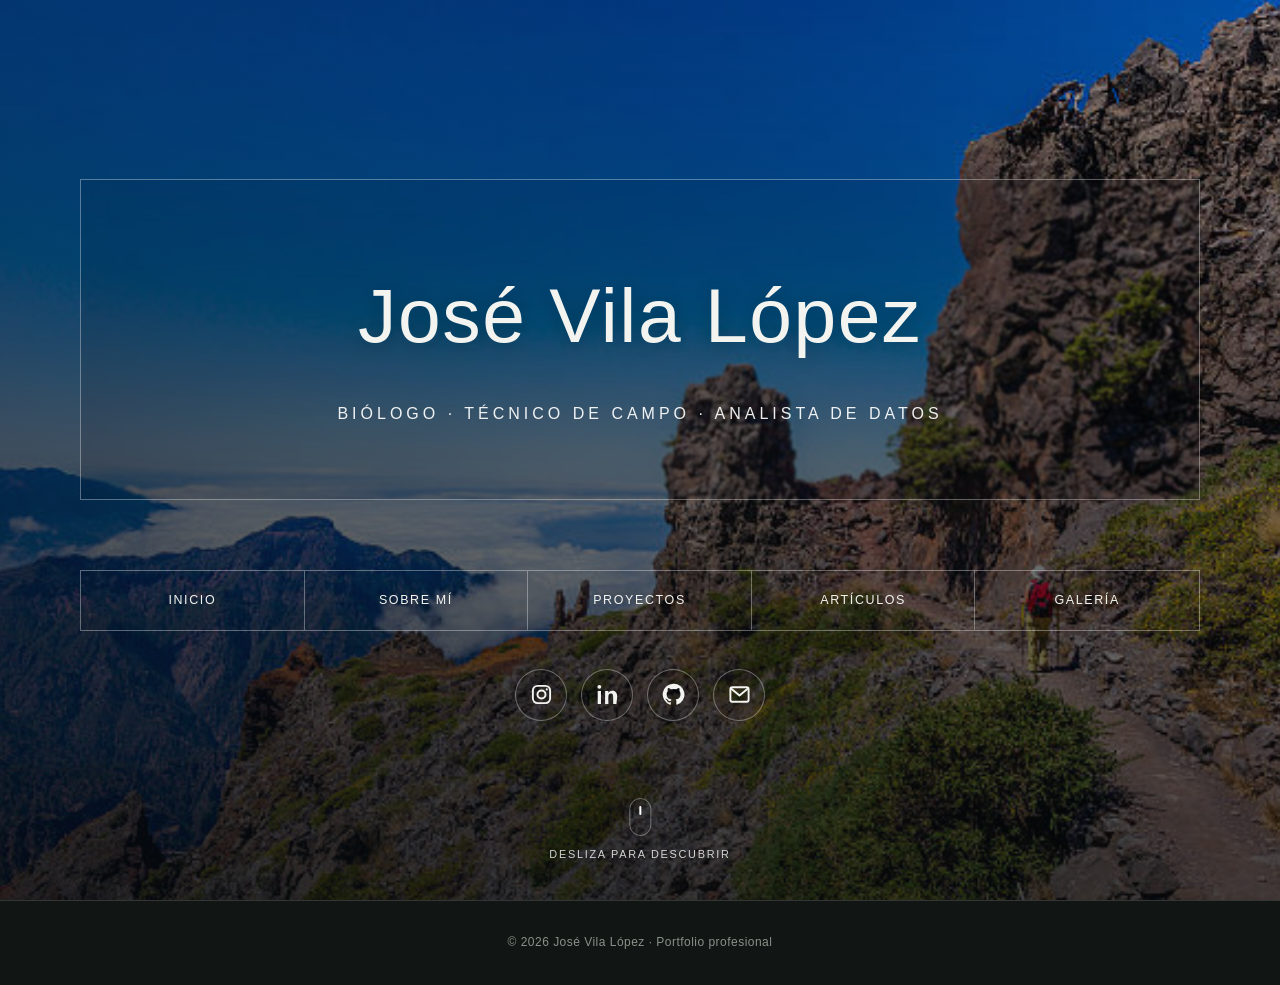
==== commit c32a29ab: "v1.1 Actualización apariencia web: -enlaces rrss -fotos para galería -secciones" ====
--- a/index.html
+++ b/index.html
@@ -7,177 +7,106 @@
   <title>José Vila López | Portfolio</title>
   <link rel="stylesheet" href="style.css">
 </head>
-
 <body>
 
-  <header class="hero" id="inicio">
-    <div class="hero-content">
-
-      <div class="name-box">
-        <h1>José Vila López</h1>
-        <p class="subtitle">Biólogo · Técnico de campo · Analista de datos</p>
-      </div>
-
-      <nav class="menu" aria-label="Navegación principal">
-        <a href="#inicio">Inicio</a>
-        <a href="#sobre-mi">Sobre mí</a>
-        <a href="#proyectos">Proyectos</a>
-        <a href="#articulos">Artículos</a>
-        <a href="#galeria">Galería</a>
-      </nav>
-
-      <div class="socials">
-        <a class="social disabled" href="#" title="LinkedIn próximamente" aria-label="LinkedIn">in</a>
-        <a class="social" href="https://github.com/josevilalopez" target="_blank" rel="noopener noreferrer" aria-label="GitHub">GH</a>
-        <a class="social disabled" href="#" title="Instagram próximamente" aria-label="Instagram">◎</a>
-      </div>
-
+<header class="hero" id="inicio">
+  <div class="hero-content">
+    <div class="name-box">
+      <h1>José Vila López</h1>
+      <p class="subtitle">Biólogo · Técnico de campo · Analista de datos</p>
     </div>
 
-    <a class="scroll-hint" href="#sobre-mi">
-      <div class="mouse"></div>
-      Desliza para descubrir
-    </a>
-  </header>
+    <nav class="menu" aria-label="Navegación principal">
+      <a href="#inicio" data-section="inicio">Inicio</a>
+      <a href="#sobre-mi" data-section="sobre-mi">Sobre mí</a>
+      <a href="#proyectos" data-section="proyectos">Proyectos</a>
+      <a href="#articulos" data-section="articulos">Artículos</a>
+      <a href="#galeria" data-section="galeria">Galería</a>
+    </nav>
 
-  <main>
+    <div class="socials" aria-label="Redes y contacto">
+      <a class="social" href="https://www.instagram.com/wildjosevila/" target="_blank" rel="noopener noreferrer" aria-label="Instagram" title="Instagram">
+        <svg viewBox="0 0 24 24" aria-hidden="true"><rect x="3" y="3" width="18" height="18" rx="5" fill="none" stroke="currentColor" stroke-width="2"/><circle cx="12" cy="12" r="4.2" fill="none" stroke="currentColor" stroke-width="2"/><circle cx="17.5" cy="6.7" r="1.1" fill="currentColor"/></svg>
+      </a>
+      <a class="social" href="https://es.linkedin.com/in/josevilalopez" target="_blank" rel="noopener noreferrer" aria-label="LinkedIn" title="LinkedIn">
+        <svg viewBox="0 0 24 24" aria-hidden="true"><path fill="currentColor" d="M5.2 8.4H1.8V22h3.4V8.4ZM3.5 2A2 2 0 1 0 3.5 6a2 2 0 0 0 0-4ZM22.2 14.2c0-4.1-2.2-6-5.2-6-2.4 0-3.5 1.3-4.1 2.2V8.4H9.5V22h3.4v-7.4c0-1.9.4-3.7 2.7-3.7 2.3 0 2.3 2.1 2.3 3.8V22h3.4l.9-7.8Z"/></svg>
+      </a>
+      <a class="social" href="https://github.com/josevilalopez" target="_blank" rel="noopener noreferrer" aria-label="GitHub" title="GitHub">
+        <svg viewBox="0 0 24 24" aria-hidden="true"><path fill="currentColor" d="M12 .7a11.3 11.3 0 0 0-3.57 22.02c.56.1.77-.24.77-.54v-2.1c-3.14.68-3.8-1.33-3.8-1.33-.51-1.3-1.25-1.65-1.25-1.65-1.03-.7.08-.69.08-.69 1.14.08 1.74 1.17 1.74 1.17 1.02 1.73 2.68 1.23 3.34.94.1-.74.4-1.23.73-1.51-2.51-.29-5.15-1.26-5.15-5.6 0-1.24.44-2.25 1.17-3.04-.12-.29-.51-1.44.11-3 0 0 .95-.3 3.11 1.16a10.8 10.8 0 0 1 5.66 0c2.16-1.46 3.1-1.16 3.1-1.16.63 1.56.24 2.71.12 3 .73.79 1.17 1.8 1.17 3.04 0 4.35-2.65 5.3-5.17 5.59.41.35.78 1.04.78 2.1v3.1c0 .3.2.65.78.54A11.3 11.3 0 0 0 12 .7Z"/></svg>
+      </a>
+      <a class="social" href="mailto:wildjosevila@gmail.com" aria-label="Correo electrónico" title="Enviar correo">
+        <svg viewBox="0 0 24 24" aria-hidden="true"><rect x="2.5" y="4.5" width="19" height="15" rx="2" fill="none" stroke="currentColor" stroke-width="2"/><path d="m3.5 6 8.5 7 8.5-7" fill="none" stroke="currentColor" stroke-width="2" stroke-linecap="round" stroke-linejoin="round"/></svg>
+      </a>
+    </div>
+  </div>
 
-    <section id="sobre-mi">
-      <div class="eyebrow">01 — Perfil profesional</div>
-      <h2>Sobre mí</h2>
+  <a class="scroll-hint" href="#sobre-mi" data-section="sobre-mi">
+    <div class="mouse"></div>
+    Desliza para descubrir
+  </a>
+</header>
 
-      <div class="about">
-        <div>
-          <p class="lead">
-            Biólogo, técnico de campo y analista de datos. Este espacio será la
-            presentación de mi trayectoria profesional, mis intereses y las principales
-            áreas en las que desarrollo mi trabajo.
-          </p>
+<main>
+  <section id="sobre-mi" class="content-section">
+    <div class="eyebrow">01 — Perfil profesional</div>
+    <h2>Sobre mí</h2>
+    <div class="about">
+      <div>
+        <p class="lead">Biólogo, técnico de campo y analista de datos. Este espacio será la presentación de mi trayectoria profesional, mis intereses y las principales áreas en las que desarrollo mi trabajo.</p>
+        <p>Aquí iremos construyendo tu currículum real poco a poco. La idea es que no sea simplemente una lista de empleos, sino una presentación visual de tu experiencia, formación y proyectos.</p>
+        <div class="timeline">
+          <div class="timeline-item"><div class="timeline-date">Actualidad</div><h3>Experiencia profesional</h3><p>Aquí añadiremos tu puesto actual y una breve descripción de tus funciones.</p></div>
+          <div class="timeline-item"><div class="timeline-date">Trayectoria</div><h3>Proyectos y experiencia</h3><p>Podremos incorporar proyectos, trabajos anteriores y colaboraciones relevantes.</p></div>
+          <div class="timeline-item"><div class="timeline-date">Formación</div><h3>Formación académica</h3><p>Estudios universitarios, cursos y formación especializada.</p></div>
+        </div>
+      </div>
+      <aside class="skills-box"><h3>Áreas de trabajo</h3><div class="skills"><span class="skill">Biología</span><span class="skill">Trabajo de campo</span><span class="skill">Biodiversidad</span><span class="skill">Análisis de datos</span><span class="skill">R</span><span class="skill">SIG / GIS</span><span class="skill">Cartografía</span><span class="skill">Conservación</span></div></aside>
+    </div>
+  </section>
 
-          <p>
-            Aquí iremos construyendo tu currículum real poco a poco. La idea es que
-            no sea simplemente una lista de empleos, sino una presentación visual de
-            tu experiencia, formación y proyectos.
-          </p>
+  <section id="proyectos" class="content-section">
+    <div class="eyebrow">02 — Portfolio</div><h2>Proyectos</h2>
+    <div class="projects">
+      <article class="project"><div class="project-number">Proyecto 01</div><h3>Proyecto destacado</h3><p>Espacio para explicar uno de tus trabajos de investigación, conservación o análisis.</p></article>
+      <article class="project"><div class="project-number">Proyecto 02</div><h3>Investigación y territorio</h3><p>Aquí podremos añadir fotografías, mapas, metodología y resultados.</p></article>
+      <article class="project"><div class="project-number">Proyecto 03</div><h3>Análisis de datos</h3><p>Un espacio para mostrar trabajos técnicos y proyectos realizados con R o herramientas SIG.</p></article>
+    </div>
+  </section>
 
-          <div class="timeline">
-            <div class="timeline-item">
-              <div class="timeline-date">Actualidad</div>
-              <h3>Experiencia profesional</h3>
-              <p>Aquí añadiremos tu puesto actual y una breve descripción de tus funciones.</p>
-            </div>
+  <section id="articulos" class="content-section">
+    <div class="eyebrow">03 — Ideas y opinión</div><h2>Artículos</h2>
+    <div class="articles">
+      <article class="article"><div class="article-date">Próximamente</div><h3>Título de tu primer artículo</h3><p>Esta sección funcionará como un pequeño blog personal donde podrás publicar artículos de opinión, reflexiones o divulgación.</p><a class="read-more" href="#">Leer artículo →</a></article>
+      <article class="article"><div class="article-date">Próximamente</div><h3>Ciencia, biodiversidad y territorio</h3><p>Cada artículo tendrá su propia página y podremos ir añadiéndolos conforme quieras publicar nuevos contenidos.</p><a class="read-more" href="#">Leer artículo →</a></article>
+    </div>
+  </section>
 
-            <div class="timeline-item">
-              <div class="timeline-date">Trayectoria</div>
-              <h3>Proyectos y experiencia</h3>
-              <p>Podremos incorporar proyectos, trabajos anteriores y colaboraciones relevantes.</p>
-            </div>
+  <section id="galeria" class="content-section">
+    <div class="eyebrow">04 — Fotografía</div><h2>Galería</h2>
+    <p class="gallery-note">Haz clic en una fotografía para verla completa.</p>
+    <div class="gallery">
+      <button class="gallery-item" data-image="images/foto1.jpg" aria-label="Abrir foto 1"><img src="images/foto1.jpg" alt="Fotografía 1"></button>
+      <button class="gallery-item" data-image="images/foto2.jpg" aria-label="Abrir foto 2"><img src="images/foto2.jpg" alt="Fotografía 2"></button>
+      <button class="gallery-item" data-image="images/foto3.jpg" aria-label="Abrir foto 3"><img src="images/foto3.jpg" alt="Fotografía 3"></button>
+      <button class="gallery-item" data-image="images/foto4.jpg" aria-label="Abrir foto 4"><img src="images/foto4.jpg" alt="Fotografía 4"></button>
+      <button class="gallery-item" data-image="images/foto5.jpg" aria-label="Abrir foto 5"><img src="images/foto5.jpg" alt="Fotografía 5"></button>
+      <button class="gallery-item" data-image="images/foto6.jpg" aria-label="Abrir foto 6"><img src="images/foto6.jpg" alt="Fotografía 6"></button>
+    </div>
+  </section>
 
-            <div class="timeline-item">
-              <div class="timeline-date">Formación</div>
-              <h3>Formación académica</h3>
-              <p>Estudios universitarios, cursos y formación especializada.</p>
-            </div>
-          </div>
-        </div>
+  <section class="contact content-section" id="contacto">
+    <div class="eyebrow">Contacto</div><h2>Hablemos</h2>
+    <p>Si quieres contactar conmigo, puedes escribirme directamente por correo electrónico.</p>
+    <a class="contact-button" href="mailto:wildjosevila@gmail.com">wildjosevila@gmail.com</a>
+  </section>
+</main>
 
-        <aside class="skills-box">
-          <h3>Áreas de trabajo</h3>
-          <div class="skills">
-            <span class="skill">Biología</span>
-            <span class="skill">Trabajo de campo</span>
-            <span class="skill">Biodiversidad</span>
-            <span class="skill">Análisis de datos</span>
-            <span class="skill">R</span>
-            <span class="skill">SIG / GIS</span>
-            <span class="skill">Cartografía</span>
-            <span class="skill">Conservación</span>
-          </div>
-        </aside>
-      </div>
-    </section>
+<div class="lightbox" id="lightbox" aria-hidden="true">
+  <button class="lightbox-close" id="lightbox-close" aria-label="Cerrar fotografía">×</button>
+  <img id="lightbox-image" src="" alt="Fotografía ampliada">
+</div>
 
-    <section id="proyectos">
-      <div class="eyebrow">02 — Portfolio</div>
-      <h2>Proyectos</h2>
-
-      <div class="projects">
-        <article class="project">
-          <div class="project-number">Proyecto 01</div>
-          <h3>Proyecto destacado</h3>
-          <p>Espacio para explicar uno de tus trabajos de investigación, conservación o análisis.</p>
-        </article>
-
-        <article class="project">
-          <div class="project-number">Proyecto 02</div>
-          <h3>Investigación y territorio</h3>
-          <p>Aquí podremos añadir fotografías, mapas, metodología y resultados.</p>
-        </article>
-
-        <article class="project">
-          <div class="project-number">Proyecto 03</div>
-          <h3>Análisis de datos</h3>
-          <p>Un espacio para mostrar trabajos técnicos y proyectos realizados con R o herramientas SIG.</p>
-        </article>
-      </div>
-    </section>
-
-    <section id="articulos">
-      <div class="eyebrow">03 — Ideas y opinión</div>
-      <h2>Artículos</h2>
-
-      <div class="articles">
-        <article class="article">
-          <div class="article-date">Próximamente</div>
-          <h3>Título de tu primer artículo</h3>
-          <p>
-            Esta sección funcionará como un pequeño blog personal donde podrás
-            publicar artículos de opinión, reflexiones o divulgación.
-          </p>
-          <a class="read-more" href="#">Leer artículo →</a>
-        </article>
-
-        <article class="article">
-          <div class="article-date">Próximamente</div>
-          <h3>Ciencia, biodiversidad y territorio</h3>
-          <p>
-            Cada artículo tendrá su propia página y podremos ir añadiéndolos
-            conforme quieras publicar nuevos contenidos.
-          </p>
-          <a class="read-more" href="#">Leer artículo →</a>
-        </article>
-      </div>
-    </section>
-
-    <section id="galeria">
-      <div class="eyebrow">04 — Fotografía</div>
-      <h2>Galería</h2>
-
-      <div class="gallery">
-        <div class="gallery-item">Próxima fotografía</div>
-        <div class="gallery-item">Próxima fotografía</div>
-        <div class="gallery-item">Próxima fotografía</div>
-        <div class="gallery-item">Próxima fotografía</div>
-        <div class="gallery-item">Próxima fotografía</div>
-        <div class="gallery-item">Próxima fotografía</div>
-      </div>
-    </section>
-
-    <section class="contact">
-      <div class="eyebrow">Contacto</div>
-      <h2>Hablemos</h2>
-      <p>
-        Más adelante podremos añadir aquí tu correo electrónico o un formulario de contacto.
-      </p>
-      <a class="contact-button" href="#">Contacto próximamente</a>
-    </section>
-
-  </main>
-
-  <footer>
-    © 2026 José Vila López · Portfolio profesional
-  </footer>
-
-  <script src="script.js"></script>
+<footer>© 2026 José Vila López · Portfolio profesional</footer>
+<script src="script.js"></script>
 </body>
 </html>
--- a/style.css
+++ b/style.css
@@ -1,380 +1,16 @@
-:root {
-      --bg: #111513;
-      --bg-2: #181d1a;
-      --text: #f3f4f0;
-      --muted: #aeb5ad;
-      --line: rgba(255,255,255,.34);
-      --soft-line: rgba(255,255,255,.14);
-      --accent: #d7ddd4;
-    }
-
-    * { box-sizing: border-box; }
-
-    html { scroll-behavior: smooth; }
-
-    body {
-      margin: 0;
-      font-family: Arial, Helvetica, sans-serif;
-      background: var(--bg);
-      color: var(--text);
-      line-height: 1.65;
-    }
-
-    .hero {
-      min-height: 100vh;
-      min-height: 100svh;
-      position: relative;
-      display: flex;
-      align-items: center;
-      justify-content: center;
-      overflow: hidden;
-      padding: 32px;
-      background-image:
-        linear-gradient(90deg, rgba(5,10,18,.45), rgba(5,10,15,.15)),
-        linear-gradient(0deg, rgba(4,8,8,.65), rgba(4,8,8,.12)),
-        url("images/portada.png");
-      background-size: cover;
-      background-position: center;
-    }
-
-    .hero-content {
-      width: min(1120px, 100%);
-      text-align: center;
-      position: relative;
-      z-index: 1;
-    }
-
-    .name-box {
-      border: 1px solid var(--line);
-      padding: clamp(38px, 6vw, 72px) 25px;
-      margin-bottom: 70px;
-      background: rgba(8,12,13,.08);
-      backdrop-filter: blur(1px);
-    }
-
-    h1 {
-      margin: 0;
-      font-size: clamp(2.6rem, 6vw, 5.5rem);
-      font-weight: 500;
-      letter-spacing: .02em;
-      text-shadow: 0 2px 20px rgba(0,0,0,.25);
-    }
-
-    .subtitle {
-      margin: 22px 0 0;
-      text-transform: uppercase;
-      letter-spacing: .25em;
-      font-size: clamp(.68rem, 1.5vw, 1rem);
-      color: rgba(255,255,255,.92);
-    }
-
-    .menu {
-      display: grid;
-      grid-template-columns: repeat(5, 1fr);
-      border: 1px solid var(--line);
-    }
-
-    .menu a {
-      color: var(--text);
-      text-decoration: none;
-      padding: 19px 10px;
-      text-transform: uppercase;
-      letter-spacing: .13em;
-      font-size: .78rem;
-      border-right: 1px solid var(--line);
-      transition: background .25s ease;
-    }
-
-    .menu a:last-child { border-right: 0; }
-    .menu a:hover { background: rgba(255,255,255,.13); }
-
-    .socials {
-      display: flex;
-      justify-content: center;
-      gap: 14px;
-      margin-top: 38px;
-    }
-
-    .social {
-      width: 52px;
-      height: 52px;
-      border-radius: 50%;
-      border: 1px solid var(--line);
-      color: var(--text);
-      background: rgba(0,0,0,.08);
-      display: flex;
-      align-items: center;
-      justify-content: center;
-      text-decoration: none;
-      font-weight: bold;
-      font-size: 1.1rem;
-      transition: transform .2s ease, background .2s ease;
-    }
-
-    .social:hover {
-      transform: translateY(-3px);
-      background: rgba(255,255,255,.14);
-    }
-
-    .social.disabled {
-      opacity: .8;
-      cursor: default;
-    }
-
-    .scroll-hint {
-      position: absolute;
-      bottom: 36px;
-      left: 50%;
-      transform: translateX(-50%);
-      text-align: center;
-      color: rgba(255,255,255,.8);
-      text-decoration: none;
-      font-size: .68rem;
-      letter-spacing: .16em;
-      text-transform: uppercase;
-    }
-
-    .mouse {
-      width: 22px;
-      height: 38px;
-      border: 1px solid var(--line);
-      border-radius: 14px;
-      margin: 0 auto 10px;
-      position: relative;
-    }
-
-    .mouse::after {
-      content: "";
-      position: absolute;
-      width: 2px;
-      height: 9px;
-      background: white;
-      left: 50%;
-      top: 7px;
-      transform: translateX(-50%);
-      border-radius: 2px;
-      animation: scroll 1.8s infinite;
-    }
-
-    @keyframes scroll {
-      0%, 100% { opacity: .2; transform: translate(-50%, 0); }
-      50% { opacity: 1; transform: translate(-50%, 8px); }
-    }
-
-    main { background: var(--bg); }
-
-    section {
-      width: min(1120px, calc(100% - 42px));
-      margin: auto;
-      padding: 110px 0;
-      border-bottom: 1px solid var(--soft-line);
-    }
-
-    .eyebrow {
-      text-transform: uppercase;
-      letter-spacing: .2em;
-      font-size: .72rem;
-      color: var(--muted);
-      margin-bottom: 10px;
-    }
-
-    h2 {
-      font-size: clamp(2.2rem, 5vw, 4rem);
-      font-weight: 400;
-      margin: 0 0 45px;
-      line-height: 1.1;
-    }
-
-    h3 { font-weight: 500; }
-
-    .about {
-      display: grid;
-      grid-template-columns: 1.25fr .75fr;
-      gap: 80px;
-    }
-
-    .lead {
-      font-size: 1.15rem;
-      color: #dce0da;
-      max-width: 700px;
-    }
-
-    .timeline { margin-top: 48px; }
-
-    .timeline-item {
-      border-left: 1px solid var(--line);
-      padding: 0 0 30px 25px;
-      margin-left: 5px;
-    }
-
-    .timeline-item:last-child { padding-bottom: 0; }
-
-    .timeline-date {
-      color: var(--muted);
-      text-transform: uppercase;
-      letter-spacing: .12em;
-      font-size: .72rem;
-    }
-
-    .timeline-item h3 {
-      margin: 5px 0 7px;
-      font-size: 1.1rem;
-    }
-
-    .skills-box {
-      border: 1px solid var(--soft-line);
-      padding: 30px;
-      background: var(--bg-2);
-      align-self: start;
-    }
-
-    .skills {
-      display: flex;
-      flex-wrap: wrap;
-      gap: 9px;
-    }
-
-    .skill {
-      border: 1px solid var(--line);
-      padding: 8px 12px;
-      font-size: .82rem;
-      color: #e0e4de;
-    }
-
-    .projects {
-      display: grid;
-      grid-template-columns: repeat(3, 1fr);
-      gap: 18px;
-    }
-
-    .project {
-      min-height: 360px;
-      border: 1px solid var(--soft-line);
-      padding: 27px;
-      display: flex;
-      flex-direction: column;
-      justify-content: flex-end;
-      background:
-        linear-gradient(to top, rgba(5,8,7,.92), rgba(5,8,7,.06)),
-        linear-gradient(135deg, #39463a, #18201b);
-      transition: transform .25s ease, border-color .25s ease;
-    }
-
-    .project:hover {
-      transform: translateY(-6px);
-      border-color: var(--line);
-    }
-
-    .project-number {
-      color: var(--muted);
-      font-size: .72rem;
-      letter-spacing: .16em;
-      text-transform: uppercase;
-    }
-
-    .project h3 {
-      font-size: 1.45rem;
-      margin: 8px 0;
-    }
-
-    .project p { margin: 0; color: #c7cdc6; }
-
-    .articles {
-      display: grid;
-      grid-template-columns: repeat(2, 1fr);
-      gap: 20px;
-    }
-
-    .article {
-      border: 1px solid var(--soft-line);
-      padding: 32px;
-      min-height: 280px;
-      display: flex;
-      flex-direction: column;
-      align-items: flex-start;
-    }
-
-    .article-date {
-      color: var(--muted);
-      text-transform: uppercase;
-      letter-spacing: .12em;
-      font-size: .7rem;
-    }
-
-    .article h3 {
-      font-size: 1.5rem;
-      line-height: 1.3;
-      margin: 15px 0;
-    }
-
-    .article p { color: #c6ccc5; margin-top: 0; }
-
-    .read-more {
-      margin-top: auto;
-      color: var(--text);
-      text-decoration: none;
-      border-bottom: 1px solid var(--line);
-      padding-bottom: 3px;
-    }
-
-    .gallery {
-      display: grid;
-      grid-template-columns: repeat(3, 1fr);
-      gap: 12px;
-    }
-
-    .gallery-item {
-      aspect-ratio: 1 / .8;
-      border: 1px solid var(--soft-line);
-      display: flex;
-      align-items: center;
-      justify-content: center;
-      color: #aeb6ae;
-      text-transform: uppercase;
-      letter-spacing: .15em;
-      font-size: .72rem;
-      background: linear-gradient(135deg, #344238, #1b211d);
-    }
-
-    .contact {
-      text-align: center;
-      border-bottom: 0;
-    }
-
-    .contact p {
-      max-width: 600px;
-      margin: 0 auto 30px;
-      color: var(--muted);
-    }
-
-    .contact-button {
-      display: inline-block;
-      color: var(--text);
-      text-decoration: none;
-      border: 1px solid var(--line);
-      padding: 15px 24px;
-      transition: background .2s ease;
-    }
-
-    .contact-button:hover { background: rgba(255,255,255,.08); }
-
-    footer {
-      border-top: 1px solid var(--soft-line);
-      padding: 32px 20px;
-      text-align: center;
-      color: #89928a;
-      font-size: .75rem;
-      letter-spacing: .04em;
-    }
-
-    @media (max-width: 800px) {
-      .hero { padding: 18px; }
-      .name-box { margin-bottom: 35px; }
-      .menu { grid-template-columns: 1fr; }
-      .menu a { border-right: 0; border-bottom: 1px solid var(--line); }
-      .menu a:last-child { border-bottom: 0; }
-      .about, .projects, .articles, .gallery { grid-template-columns: 1fr; }
-      .about { gap: 40px; }
-      section { padding: 75px 0; }
-      .scroll-hint { display: none; }
-    }
+:root { --bg:#111513; --bg-2:#181d1a; --text:#f3f4f0; --muted:#aeb5ad; --line:rgba(255,255,255,.34); --soft-line:rgba(255,255,255,.14); }
+*{box-sizing:border-box} html{scroll-behavior:smooth} body{margin:0;font-family:Arial,Helvetica,sans-serif;background:var(--bg);color:var(--text);line-height:1.65}
+.hero{min-height:100vh;min-height:100svh;position:relative;display:flex;align-items:center;justify-content:center;overflow:hidden;padding:32px;background-image:linear-gradient(90deg,rgba(5,10,18,.45),rgba(5,10,15,.15)),linear-gradient(0deg,rgba(4,8,8,.65),rgba(4,8,8,.12)),url("images/portada.png");background-size:cover;background-position:center}
+.hero-content{width:min(1120px,100%);text-align:center;position:relative;z-index:1}.name-box{border:1px solid var(--line);padding:clamp(38px,6vw,72px) 25px;margin-bottom:70px;background:rgba(8,12,13,.08);backdrop-filter:blur(1px)}
+h1{margin:0;font-size:clamp(2.6rem,6vw,5.5rem);font-weight:500;letter-spacing:.02em;text-shadow:0 2px 20px rgba(0,0,0,.25)}.subtitle{margin:22px 0 0;text-transform:uppercase;letter-spacing:.25em;font-size:clamp(.68rem,1.5vw,1rem);color:rgba(255,255,255,.92)}
+.menu{display:grid;grid-template-columns:repeat(5,1fr);border:1px solid var(--line)}.menu a{color:var(--text);text-decoration:none;padding:19px 10px;text-transform:uppercase;letter-spacing:.13em;font-size:.78rem;border-right:1px solid var(--line);transition:background .25s ease}.menu a:last-child{border-right:0}.menu a:hover,.menu a.active{background:rgba(255,255,255,.13)}
+.socials{display:flex;justify-content:center;gap:14px;margin-top:38px}.social{width:52px;height:52px;border-radius:50%;border:1px solid var(--line);color:var(--text);background:rgba(0,0,0,.08);display:flex;align-items:center;justify-content:center;text-decoration:none;transition:transform .2s ease,background .2s ease}.social svg{width:23px;height:23px}.social:hover{transform:translateY(-3px);background:rgba(255,255,255,.14)}
+.scroll-hint{position:absolute;bottom:36px;left:50%;transform:translateX(-50%);text-align:center;color:rgba(255,255,255,.8);text-decoration:none;font-size:.68rem;letter-spacing:.16em;text-transform:uppercase}.mouse{width:22px;height:38px;border:1px solid var(--line);border-radius:14px;margin:0 auto 10px;position:relative}.mouse::after{content:"";position:absolute;width:2px;height:9px;background:white;left:50%;top:7px;transform:translateX(-50%);border-radius:2px;animation:scroll 1.8s infinite}@keyframes scroll{0%,100%{opacity:.2;transform:translate(-50%,0)}50%{opacity:1;transform:translate(-50%,8px)}}
+main{background:var(--bg)}.content-section{display:none;width:min(1120px,calc(100% - 42px));margin:auto;padding:110px 0;border-bottom:1px solid var(--soft-line)}.content-section.visible{display:block;animation:sectionIn .35s ease}@keyframes sectionIn{from{opacity:0;transform:translateY(12px)}to{opacity:1;transform:translateY(0)}}
+.eyebrow{text-transform:uppercase;letter-spacing:.2em;font-size:.72rem;color:var(--muted);margin-bottom:10px}h2{font-size:clamp(2.2rem,5vw,4rem);font-weight:400;margin:0 0 45px;line-height:1.1}h3{font-weight:500}.about{display:grid;grid-template-columns:1.25fr .75fr;gap:80px}.lead{font-size:1.15rem;color:#dce0da;max-width:700px}.timeline{margin-top:48px}.timeline-item{border-left:1px solid var(--line);padding:0 0 30px 25px;margin-left:5px}.timeline-item:last-child{padding-bottom:0}.timeline-date{color:var(--muted);text-transform:uppercase;letter-spacing:.12em;font-size:.72rem}.timeline-item h3{margin:5px 0 7px;font-size:1.1rem}.skills-box{border:1px solid var(--soft-line);padding:30px;background:var(--bg-2);align-self:start}.skills{display:flex;flex-wrap:wrap;gap:9px}.skill{border:1px solid var(--line);padding:8px 12px;font-size:.82rem;color:#e0e4de}
+.projects{display:grid;grid-template-columns:repeat(3,1fr);gap:18px}.project{min-height:360px;border:1px solid var(--soft-line);padding:27px;display:flex;flex-direction:column;justify-content:flex-end;background:linear-gradient(to top,rgba(5,8,7,.92),rgba(5,8,7,.06)),linear-gradient(135deg,#39463a,#18201b);transition:transform .25s ease,border-color .25s ease}.project:hover{transform:translateY(-6px);border-color:var(--line)}.project-number{color:var(--muted);font-size:.72rem;letter-spacing:.16em;text-transform:uppercase}.project h3{font-size:1.45rem;margin:8px 0}.project p{margin:0;color:#c7cdc6}
+.articles{display:grid;grid-template-columns:repeat(2,1fr);gap:20px}.article{border:1px solid var(--soft-line);padding:32px;min-height:280px;display:flex;flex-direction:column;align-items:flex-start}.article-date{color:var(--muted);text-transform:uppercase;letter-spacing:.12em;font-size:.7rem}.article h3{font-size:1.5rem;line-height:1.3;margin:15px 0}.article p{color:#c6ccc5;margin-top:0}.read-more{margin-top:auto;color:var(--text);text-decoration:none;border-bottom:1px solid var(--line);padding-bottom:3px}
+.gallery-note{color:var(--muted);margin-top:-25px;margin-bottom:25px}.gallery{display:grid;grid-template-columns:repeat(3,1fr);gap:12px}.gallery-item{padding:0;aspect-ratio:1/1;border:1px solid var(--soft-line);overflow:hidden;cursor:pointer;background:#1b211d;display:block}.gallery-item img{width:100%;height:100%;display:block;object-fit:cover;transition:transform .35s ease}.gallery-item:hover img{transform:scale(1.04)}
+.lightbox{display:none;position:fixed;inset:0;background:rgba(0,0,0,.9);z-index:1000;align-items:center;justify-content:center;padding:55px 35px}.lightbox.open{display:flex}.lightbox img{max-width:94vw;max-height:90vh;width:auto;height:auto;object-fit:contain;box-shadow:0 10px 50px rgba(0,0,0,.5)}.lightbox-close{position:absolute;right:24px;top:16px;border:0;background:none;color:white;font-size:42px;line-height:1;cursor:pointer;font-weight:200}.contact{text-align:center;border-bottom:0}.contact p{max-width:600px;margin:0 auto 30px;color:var(--muted)}.contact-button{display:inline-block;color:var(--text);text-decoration:none;border:1px solid var(--line);padding:15px 24px;transition:background .2s ease}.contact-button:hover{background:rgba(255,255,255,.08)}
+footer{border-top:1px solid var(--soft-line);padding:32px 20px;text-align:center;color:#89928a;font-size:.75rem;letter-spacing:.04em}
+@media(max-width:800px){.hero{padding:18px}.name-box{margin-bottom:35px}.menu{grid-template-columns:1fr}.menu a{border-right:0;border-bottom:1px solid var(--line)}.menu a:last-child{border-bottom:0}.about,.projects,.articles,.gallery{grid-template-columns:1fr}.about{gap:40px}.content-section{padding:75px 0}.scroll-hint{display:none}.gallery-item{aspect-ratio:1/1}}
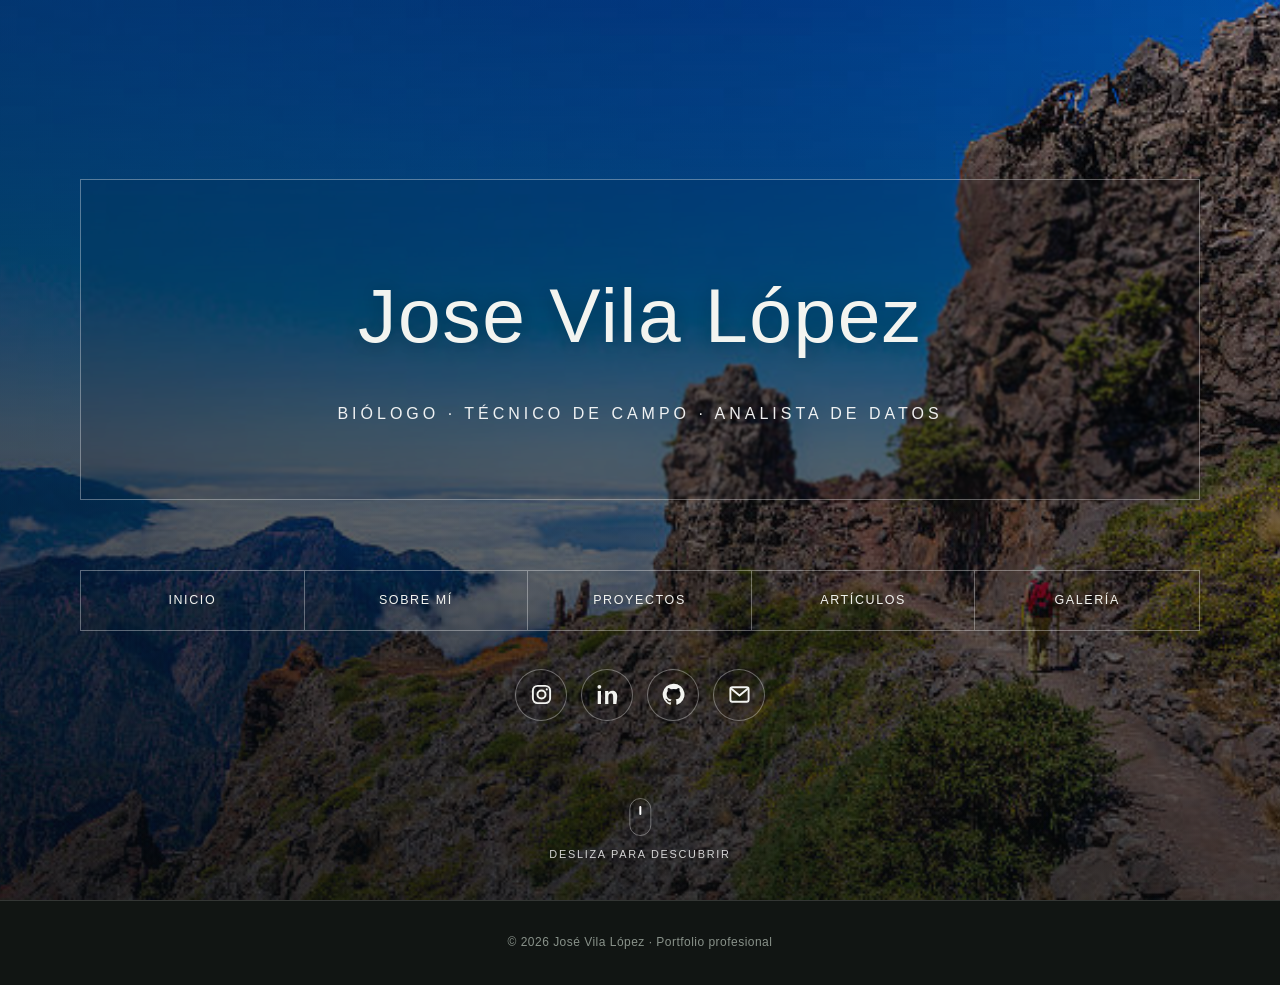
==== commit 942baa43: "Update index.html" ====
--- a/index.html
+++ b/index.html
@@ -3,8 +3,8 @@
 <head>
   <meta charset="UTF-8">
   <meta name="viewport" content="width=device-width, initial-scale=1.0">
-  <meta name="description" content="Portfolio profesional de José Vila López, biólogo, técnico de campo y analista de datos.">
-  <title>José Vila López | Portfolio</title>
+  <meta name="description" content="Portfolio profesional de Jose Vila López, biólogo, técnico de campo y analista de datos.">
+  <title>Jose Vila López | Portfolio</title>
   <link rel="stylesheet" href="style.css">
 </head>
 <body>
@@ -12,7 +12,7 @@
 <header class="hero" id="inicio">
   <div class="hero-content">
     <div class="name-box">
-      <h1>José Vila López</h1>
+      <h1>Jose Vila López</h1>
       <p class="subtitle">Biólogo · Técnico de campo · Analista de datos</p>
     </div>
 
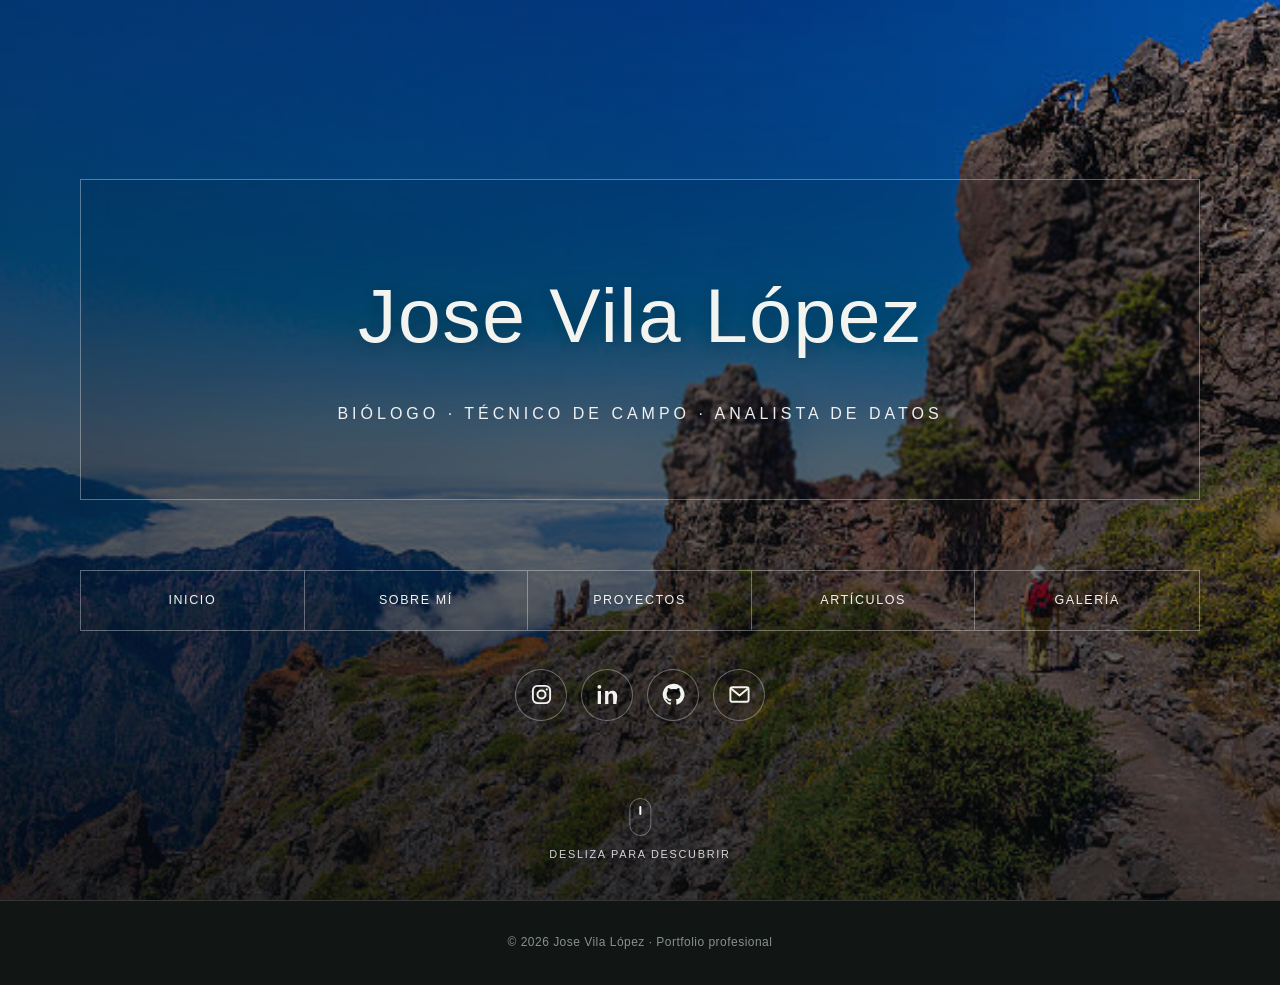
==== commit b35d1153: "Update index.html" ====
--- a/index.html
+++ b/index.html
@@ -50,18 +50,85 @@
   <section id="sobre-mi" class="content-section">
     <div class="eyebrow">01 — Perfil profesional</div>
     <h2>Sobre mí</h2>
-    <div class="about">
+    <div class="about"> 
       <div>
-        <p class="lead">Biólogo, técnico de campo y analista de datos. Este espacio será la presentación de mi trayectoria profesional, mis intereses y las principales áreas en las que desarrollo mi trabajo.</p>
-        <p>Aquí iremos construyendo tu currículum real poco a poco. La idea es que no sea simplemente una lista de empleos, sino una presentación visual de tu experiencia, formación y proyectos.</p>
+        <p class="lead">
+          Biólogo, técnico de campo y analista de datos. Este espacio será la presentación de mi trayectoria profesional, mis intereses y las principales áreas en las que desarrollo mi trabajo.
+        </p>
+
+        <p>
+          Aquí podrás conocer mi formación académica, experiencia profesional y algunos de los proyectos en los que he participado.
+        </p>
+
+        <!-- EXPERIENCIA PROFESIONAL -->
+        <h3 class="timeline-title">Experiencia profesional</h3>
         <div class="timeline">
-          <div class="timeline-item"><div class="timeline-date">Actualidad</div><h3>Experiencia profesional</h3><p>Aquí añadiremos tu puesto actual y una breve descripción de tus funciones.</p></div>
-          <div class="timeline-item"><div class="timeline-date">Trayectoria</div><h3>Proyectos y experiencia</h3><p>Podremos incorporar proyectos, trabajos anteriores y colaboraciones relevantes.</p></div>
-          <div class="timeline-item"><div class="timeline-date">Formación</div><h3>Formación académica</h3><p>Estudios universitarios, cursos y formación especializada.</p></div>
+          <div class="timeline-item">
+            <div class="timeline-date">Actualidad</div>
+            <h3>Experiencia profesional</h3>
+            <p>
+              Aquí añadiremos tu puesto actual y una breve descripción de tus funciones.
+            </p>
+          </div>
+
+          <div class="timeline-item">
+            <div class="timeline-date">Trayectoria</div>
+            <h3>Proyectos y experiencia</h3>
+            <p>
+              Podremos incorporar proyectos, trabajos anteriores y colaboraciones relevantes.
+            </p>
+          </div>
+        </div>
+
+        <!-- FORMACIÓN ACADÉMICA -->
+
+        <h3 class="timeline-title">Formación académica</h3>
+        <div class="timeline">
+          <div class="timeline-item">
+            <div class="timeline-date">2026</div>
+            <h3>Máster en Data Science y Big Data</h3>
+            <p>UNED</p>
+          </div>
+          <div class="timeline-item">
+            <div class="timeline-date">2021 — 2022</div>
+            <h3>Máster en Biodiversidad y Conservación</h3>
+            <p>
+              Especialidad en Conservación Animal · Universitat de València
+            </p>
+          </div>
+          <div class="timeline-item">
+            <div class="timeline-date">2017 — 2021</div>
+            <h3>Grado en Biología</h3>
+            <p>Universitat de València</p>
+          </div>
         </div>
       </div>
-      <aside class="skills-box"><h3>Áreas de trabajo</h3><div class="skills"><span class="skill">Biología</span><span class="skill">Trabajo de campo</span><span class="skill">Biodiversidad</span><span class="skill">Análisis de datos</span><span class="skill">R</span><span class="skill">SIG / GIS</span><span class="skill">Cartografía</span><span class="skill">Conservación</span></div></aside>
+
+      <!-- ÁREAS DE TRABAJO -->
+
+      <aside class="skills-box">
+
+        <h3>Áreas de trabajo</h3>
+
+        <div class="skills">
+
+          <span class="skill">Biología</span>
+          <span class="skill">Trabajo de campo</span>
+          <span class="skill">Biodiversidad</span>
+          <span class="skill">Análisis de datos</span>
+          <span class="skill">R</span>
+          <span class="skill">Python</span>
+          <span class="skill">Dron</span>
+          <span class="skill">SIG / GIS</span>
+          <span class="skill">Cartografía</span>
+          <span class="skill">Conservación</span>
+
+        </div>
+
+      </aside>
+
     </div>
+
   </section>
 
   <section id="proyectos" class="content-section">
@@ -76,8 +143,18 @@
   <section id="articulos" class="content-section">
     <div class="eyebrow">03 — Ideas y opinión</div><h2>Artículos</h2>
     <div class="articles">
-      <article class="article"><div class="article-date">Próximamente</div><h3>Título de tu primer artículo</h3><p>Esta sección funcionará como un pequeño blog personal donde podrás publicar artículos de opinión, reflexiones o divulgación.</p><a class="read-more" href="#">Leer artículo →</a></article>
-      <article class="article"><div class="article-date">Próximamente</div><h3>Ciencia, biodiversidad y territorio</h3><p>Cada artículo tendrá su propia página y podremos ir añadiéndolos conforme quieras publicar nuevos contenidos.</p><a class="read-more" href="#">Leer artículo →</a></article>
+      <article class="article">
+        <div class="article-date">31 Agosto 2026</div>
+        <h3>La biodiversidad de Canarias</h3>
+        <p>La biodiversidad de Canarias es muy particular debido a su situación geográfica, al ser un archipiélago, está aislado del continente...</p>
+        <a class="read-more" href="articles/biodiversidad-canarias.html">Leer artículo →</a>
+      </article>
+      <article class="article">
+        <div class="article-date">Próximamente</div>
+        <h3>Ciencia, biodiversidad y territorio</h3>
+        <p>Cada artículo tendrá su propia página y podremos ir añadiéndolos conforme quieras publicar nuevos contenidos.</p>
+        <a class="read-more" href="#">Leer artículo →</a>
+      </article>
     </div>
   </section>
 
@@ -106,7 +183,7 @@
   <img id="lightbox-image" src="" alt="Fotografía ampliada">
 </div>
 
-<footer>© 2026 José Vila López · Portfolio profesional</footer>
+<footer>© 2026 Jose Vila López · Portfolio profesional</footer>
 <script src="script.js"></script>
 </body>
 </html>
--- a/style.css
+++ b/style.css
@@ -7,7 +7,30 @@
 .socials{display:flex;justify-content:center;gap:14px;margin-top:38px}.social{width:52px;height:52px;border-radius:50%;border:1px solid var(--line);color:var(--text);background:rgba(0,0,0,.08);display:flex;align-items:center;justify-content:center;text-decoration:none;transition:transform .2s ease,background .2s ease}.social svg{width:23px;height:23px}.social:hover{transform:translateY(-3px);background:rgba(255,255,255,.14)}
 .scroll-hint{position:absolute;bottom:36px;left:50%;transform:translateX(-50%);text-align:center;color:rgba(255,255,255,.8);text-decoration:none;font-size:.68rem;letter-spacing:.16em;text-transform:uppercase}.mouse{width:22px;height:38px;border:1px solid var(--line);border-radius:14px;margin:0 auto 10px;position:relative}.mouse::after{content:"";position:absolute;width:2px;height:9px;background:white;left:50%;top:7px;transform:translateX(-50%);border-radius:2px;animation:scroll 1.8s infinite}@keyframes scroll{0%,100%{opacity:.2;transform:translate(-50%,0)}50%{opacity:1;transform:translate(-50%,8px)}}
 main{background:var(--bg)}.content-section{display:none;width:min(1120px,calc(100% - 42px));margin:auto;padding:110px 0;border-bottom:1px solid var(--soft-line)}.content-section.visible{display:block;animation:sectionIn .35s ease}@keyframes sectionIn{from{opacity:0;transform:translateY(12px)}to{opacity:1;transform:translateY(0)}}
-.eyebrow{text-transform:uppercase;letter-spacing:.2em;font-size:.72rem;color:var(--muted);margin-bottom:10px}h2{font-size:clamp(2.2rem,5vw,4rem);font-weight:400;margin:0 0 45px;line-height:1.1}h3{font-weight:500}.about{display:grid;grid-template-columns:1.25fr .75fr;gap:80px}.lead{font-size:1.15rem;color:#dce0da;max-width:700px}.timeline{margin-top:48px}.timeline-item{border-left:1px solid var(--line);padding:0 0 30px 25px;margin-left:5px}.timeline-item:last-child{padding-bottom:0}.timeline-date{color:var(--muted);text-transform:uppercase;letter-spacing:.12em;font-size:.72rem}.timeline-item h3{margin:5px 0 7px;font-size:1.1rem}.skills-box{border:1px solid var(--soft-line);padding:30px;background:var(--bg-2);align-self:start}.skills{display:flex;flex-wrap:wrap;gap:9px}.skill{border:1px solid var(--line);padding:8px 12px;font-size:.82rem;color:#e0e4de}
+.eyebrow{text-transform:uppercase;letter-spacing:.2em;font-size:.72rem;color:var(--muted);margin-bottom:10px}h2{font-size:clamp(2.2rem,5vw,4rem);font-weight:400;margin:0 0 45px;line-height:1.1}h3{font-weight:500}.about{display:grid;grid-template-columns:1.25fr .75fr;gap:80px}.lead{font-size:1.15rem;color:#dce0da;max-width:700px}.timeline {
+  margin-top: 48px;
+}
+
+.timeline-title {
+  margin-top: 55px;
+  margin-bottom: 25px;
+  padding-bottom: 12px;
+
+  font-size: 1.4rem;
+  font-weight: 400;
+  text-transform: uppercase;
+  letter-spacing: 0.12em;
+
+  color: var(--text);
+
+  border-bottom: 1px solid var(--soft-line);
+}
+
+.timeline-item {
+  border-left: 1px solid var(--line);
+  padding: 0 0 30px 25px;
+  margin-left: 5px;
+}.timeline-item{border-left:1px solid var(--line);padding:0 0 30px 25px;margin-left:5px}.timeline-item:last-child{padding-bottom:0}.timeline-date{color:var(--muted);text-transform:uppercase;letter-spacing:.12em;font-size:.72rem}.timeline-item h3{margin:5px 0 7px;font-size:1.1rem}.skills-box{border:1px solid var(--soft-line);padding:30px;background:var(--bg-2);align-self:start}.skills{display:flex;flex-wrap:wrap;gap:9px}.skill{border:1px solid var(--line);padding:8px 12px;font-size:.82rem;color:#e0e4de}
 .projects{display:grid;grid-template-columns:repeat(3,1fr);gap:18px}.project{min-height:360px;border:1px solid var(--soft-line);padding:27px;display:flex;flex-direction:column;justify-content:flex-end;background:linear-gradient(to top,rgba(5,8,7,.92),rgba(5,8,7,.06)),linear-gradient(135deg,#39463a,#18201b);transition:transform .25s ease,border-color .25s ease}.project:hover{transform:translateY(-6px);border-color:var(--line)}.project-number{color:var(--muted);font-size:.72rem;letter-spacing:.16em;text-transform:uppercase}.project h3{font-size:1.45rem;margin:8px 0}.project p{margin:0;color:#c7cdc6}
 .articles{display:grid;grid-template-columns:repeat(2,1fr);gap:20px}.article{border:1px solid var(--soft-line);padding:32px;min-height:280px;display:flex;flex-direction:column;align-items:flex-start}.article-date{color:var(--muted);text-transform:uppercase;letter-spacing:.12em;font-size:.7rem}.article h3{font-size:1.5rem;line-height:1.3;margin:15px 0}.article p{color:#c6ccc5;margin-top:0}.read-more{margin-top:auto;color:var(--text);text-decoration:none;border-bottom:1px solid var(--line);padding-bottom:3px}
 .gallery-note{color:var(--muted);margin-top:-25px;margin-bottom:25px}.gallery{display:grid;grid-template-columns:repeat(3,1fr);gap:12px}.gallery-item{padding:0;aspect-ratio:1/1;border:1px solid var(--soft-line);overflow:hidden;cursor:pointer;background:#1b211d;display:block}.gallery-item img{width:100%;height:100%;display:block;object-fit:cover;transition:transform .35s ease}.gallery-item:hover img{transform:scale(1.04)}
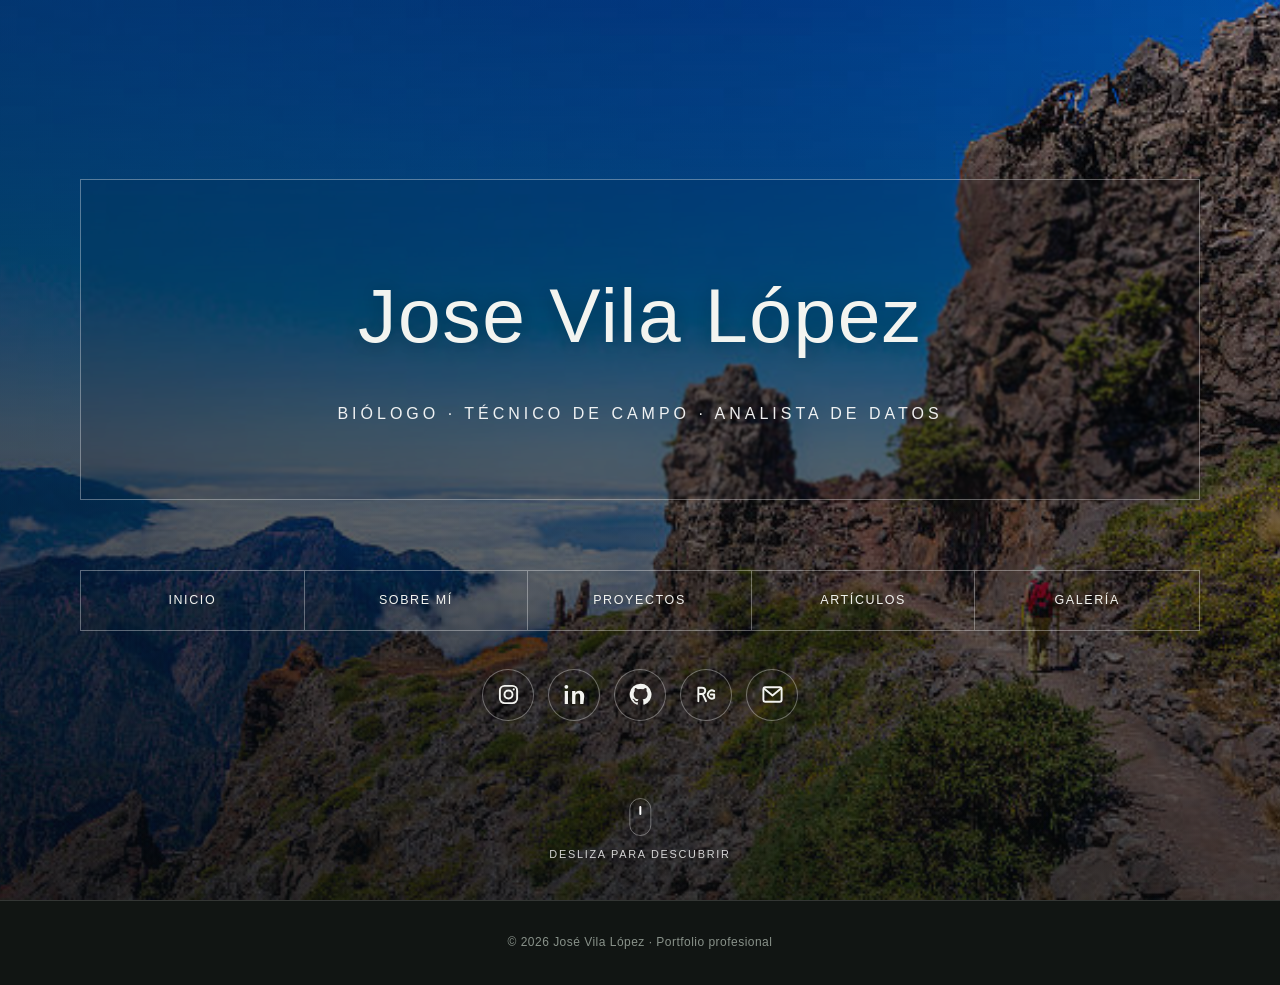
==== commit fcfbcee1: "Añadir icono researchgate" ====
--- a/index.html
+++ b/index.html
@@ -34,6 +34,9 @@
       <a class="social" href="https://github.com/josevilalopez" target="_blank" rel="noopener noreferrer" aria-label="GitHub" title="GitHub">
         <svg viewBox="0 0 24 24" aria-hidden="true"><path fill="currentColor" d="M12 .7a11.3 11.3 0 0 0-3.57 22.02c.56.1.77-.24.77-.54v-2.1c-3.14.68-3.8-1.33-3.8-1.33-.51-1.3-1.25-1.65-1.25-1.65-1.03-.7.08-.69.08-.69 1.14.08 1.74 1.17 1.74 1.17 1.02 1.73 2.68 1.23 3.34.94.1-.74.4-1.23.73-1.51-2.51-.29-5.15-1.26-5.15-5.6 0-1.24.44-2.25 1.17-3.04-.12-.29-.51-1.44.11-3 0 0 .95-.3 3.11 1.16a10.8 10.8 0 0 1 5.66 0c2.16-1.46 3.1-1.16 3.1-1.16.63 1.56.24 2.71.12 3 .73.79 1.17 1.8 1.17 3.04 0 4.35-2.65 5.3-5.17 5.59.41.35.78 1.04.78 2.1v3.1c0 .3.2.65.78.54A11.3 11.3 0 0 0 12 .7Z"/></svg>
       </a>
+      <a class="social" href="https://www.researchgate.net/profile/Jose-Vila-Lopez" target="_blank" rel="noopener noreferrer" aria-label="ResearchGate" title="ResearchGate">
+        <svg viewBox="0 0 24 24" aria-hidden="true"><path d="M3.5 19V5h4a3.2 3.2 0 0 1 0 6.4h-4M8 11.4 11.5 19" fill="none" stroke="currentColor" stroke-width="2" stroke-linecap="round" stroke-linejoin="round"/><path d="M20 8.5A4.2 4.2 0 1 0 20 15.5V12h-3.5" fill="none" stroke="currentColor" stroke-width="2" stroke-linecap="round" stroke-linejoin="round"/></svg>
+      </a>
       <a class="social" href="mailto:wildjosevila@gmail.com" aria-label="Correo electrónico" title="Enviar correo">
         <svg viewBox="0 0 24 24" aria-hidden="true"><rect x="2.5" y="4.5" width="19" height="15" rx="2" fill="none" stroke="currentColor" stroke-width="2"/><path d="m3.5 6 8.5 7 8.5-7" fill="none" stroke="currentColor" stroke-width="2" stroke-linecap="round" stroke-linejoin="round"/></svg>
       </a>
@@ -48,10 +51,14 @@
 
 <main>
   <section id="sobre-mi" class="content-section">
+    
     <div class="eyebrow">01 — Perfil profesional</div>
     <h2>Sobre mí</h2>
-    <div class="about"> 
+
+    <div class="about">
+      
       <div>
+
         <p class="lead">
           Biólogo, técnico de campo y analista de datos. Este espacio será la presentación de mi trayectoria profesional, mis intereses y las principales áreas en las que desarrollo mi trabajo.
         </p>
@@ -60,9 +67,13 @@
           Aquí podrás conocer mi formación académica, experiencia profesional y algunos de los proyectos en los que he participado.
         </p>
 
+
         <!-- EXPERIENCIA PROFESIONAL -->
+
         <h3 class="timeline-title">Experiencia profesional</h3>
+
         <div class="timeline">
+
           <div class="timeline-item">
             <div class="timeline-date">Actualidad</div>
             <h3>Experiencia profesional</h3>
@@ -78,17 +89,22 @@
               Podremos incorporar proyectos, trabajos anteriores y colaboraciones relevantes.
             </p>
           </div>
+
         </div>
 
+
         <!-- FORMACIÓN ACADÉMICA -->
 
         <h3 class="timeline-title">Formación académica</h3>
+
         <div class="timeline">
+
           <div class="timeline-item">
             <div class="timeline-date">2026</div>
             <h3>Máster en Data Science y Big Data</h3>
             <p>UNED</p>
           </div>
+
           <div class="timeline-item">
             <div class="timeline-date">2021 — 2022</div>
             <h3>Máster en Biodiversidad y Conservación</h3>
@@ -96,13 +112,17 @@
               Especialidad en Conservación Animal · Universitat de València
             </p>
           </div>
+
           <div class="timeline-item">
             <div class="timeline-date">2017 — 2021</div>
             <h3>Grado en Biología</h3>
             <p>Universitat de València</p>
           </div>
+
         </div>
+
       </div>
+
 
       <!-- ÁREAS DE TRABAJO -->
 
@@ -117,8 +137,6 @@
           <span class="skill">Biodiversidad</span>
           <span class="skill">Análisis de datos</span>
           <span class="skill">R</span>
-          <span class="skill">Python</span>
-          <span class="skill">Dron</span>
           <span class="skill">SIG / GIS</span>
           <span class="skill">Cartografía</span>
           <span class="skill">Conservación</span>
@@ -183,7 +201,7 @@
   <img id="lightbox-image" src="" alt="Fotografía ampliada">
 </div>
 
-<footer>© 2026 Jose Vila López · Portfolio profesional</footer>
+<footer>© 2026 José Vila López · Portfolio profesional</footer>
 <script src="script.js"></script>
 </body>
 </html>
